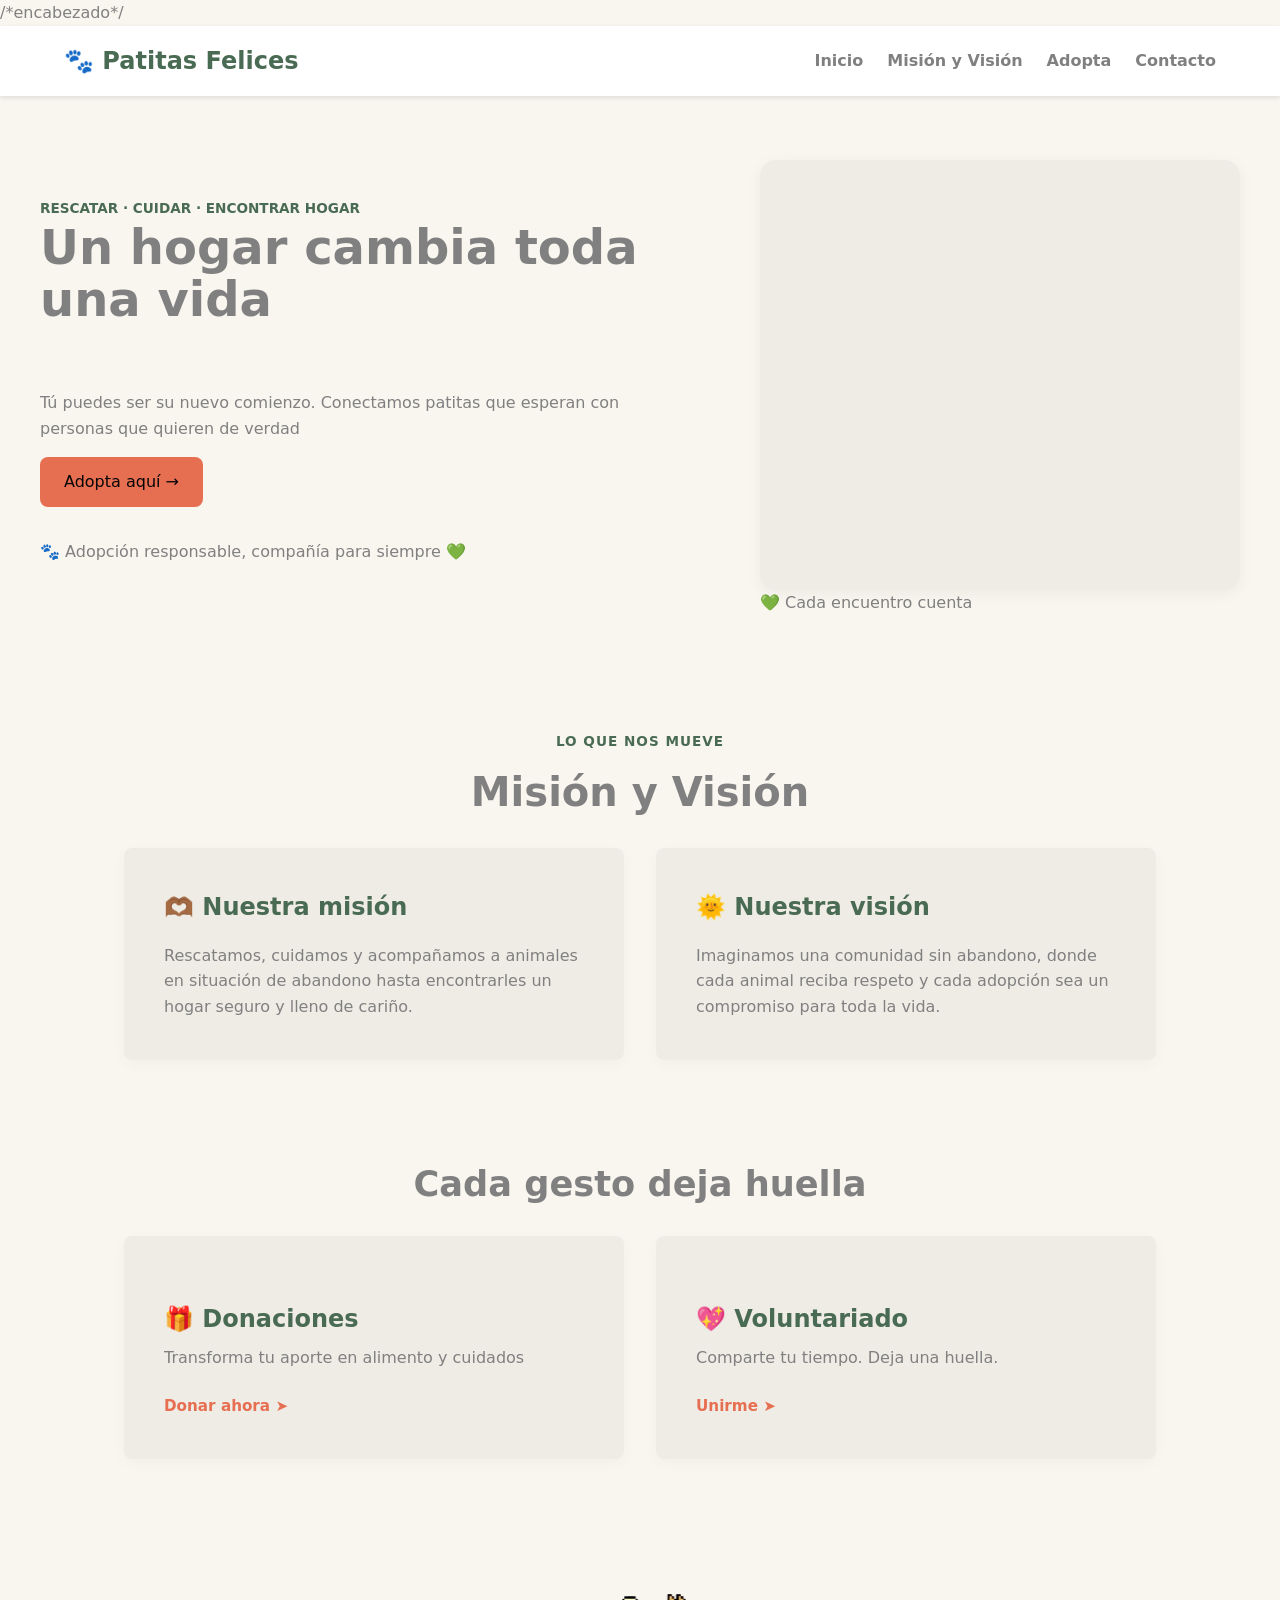
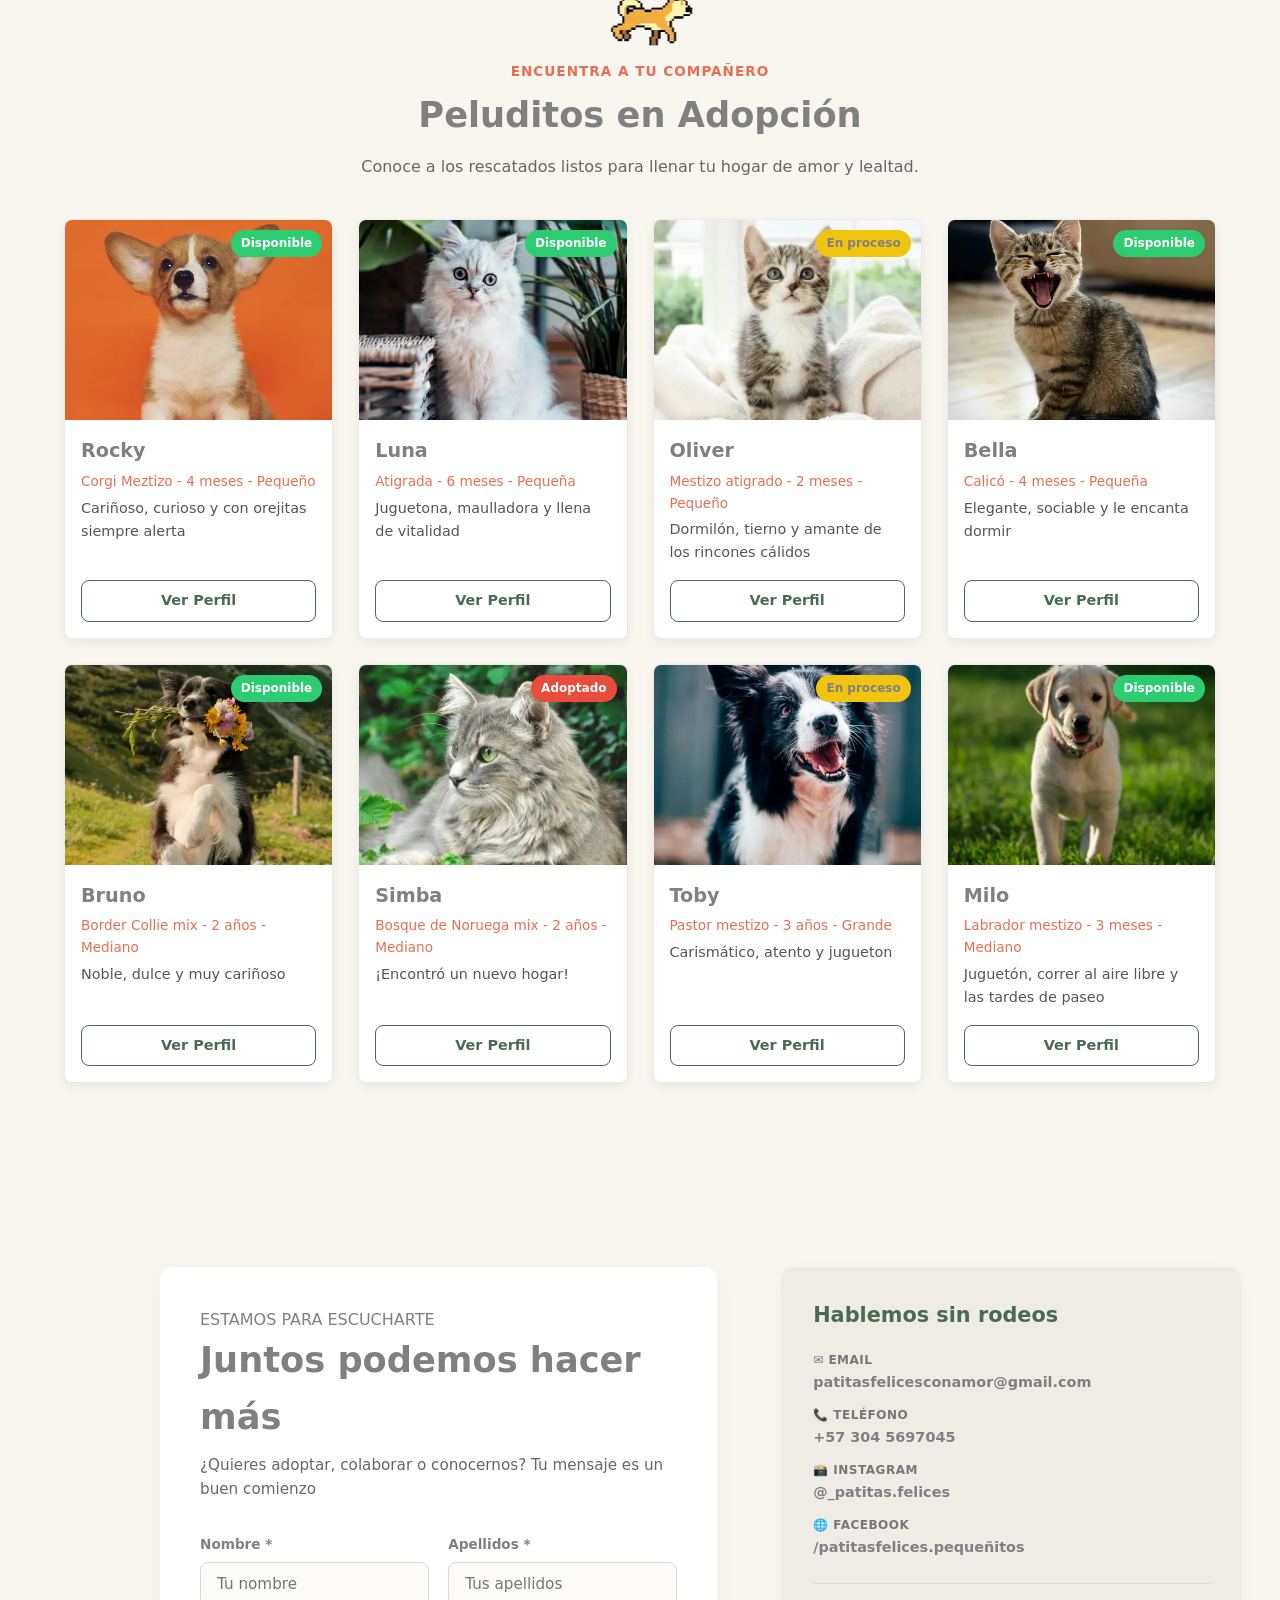
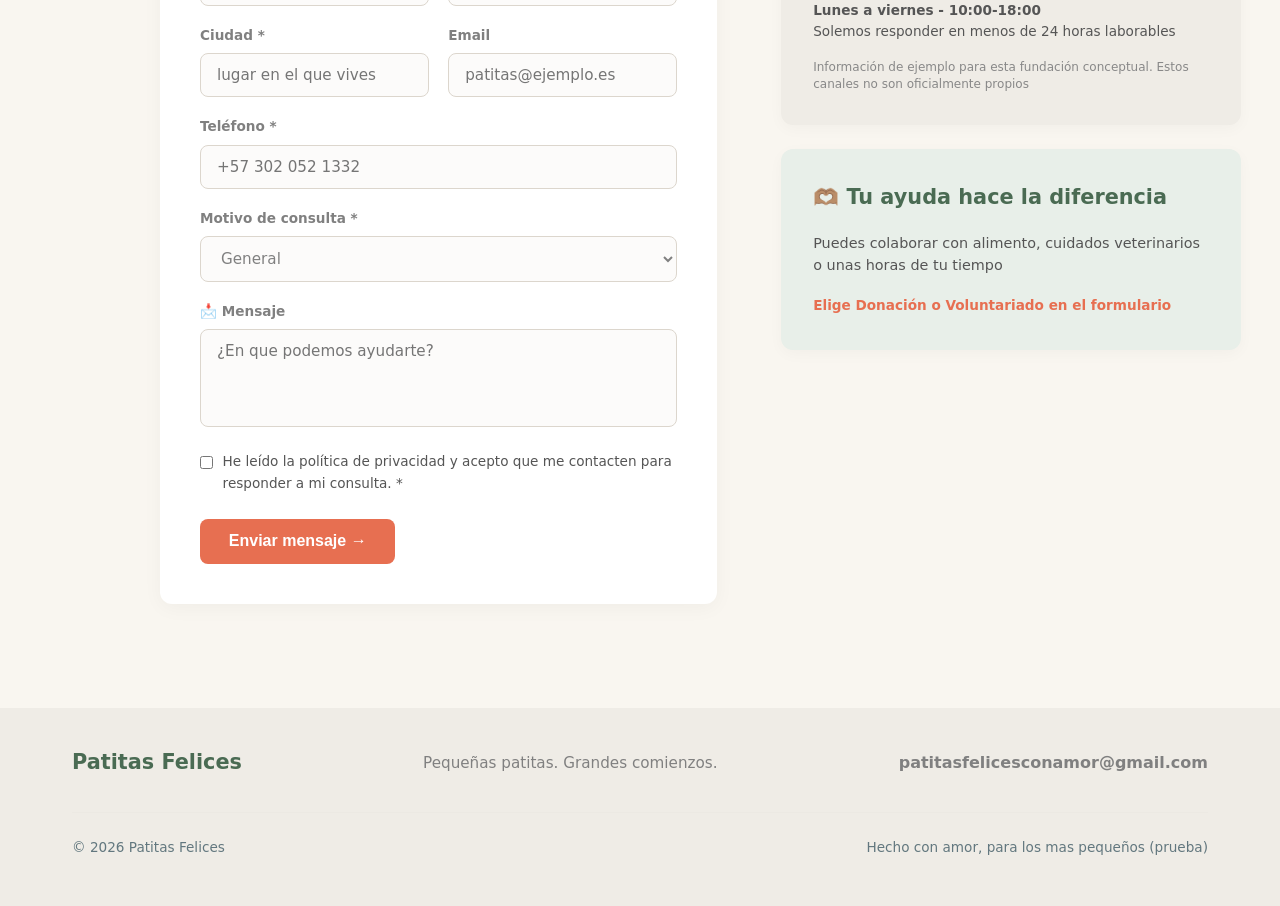
==== index.html @ 84afafed "se cambia el nombre del html jijiji" ====
<!DOCTYPE html>
<html lang="en">
<head>
    <meta charset="UTF-8">
    <meta name="viewport" content="width=device-width, initial-scale=1.0">
    <title>proyecto</title>
    <link rel="stylesheet" href="style.css">
</head>
<body>
/*encabezado*/
<header class="site-header">
  
  
  <div class="container header-container">
    
   
    <div class="logo">
      <h1>🐾 Patitas Felices</h1>
    </div>

  
    <nav class="nav-menu">
      
      <a href="#inicio">Inicio</a>
      <a href="#mision">Misión y Visión</a>
      <a href="#catalogo">Adopta</a>
      <a href="#contacto">Contacto</a>
    </nav>
  </div>
</header>
<section id="inicio">
<div class="contenedorgeneral">
    <div class="textoinicio">
        <span class="textosobretitulo">RESCATAR · CUIDAR · ENCONTRAR HOGAR</span>
        <h1 class="tituloinicio">Un hogar cambia toda una vida</h1>
        <p class="textoinicio">Tú puedes ser su nuevo comienzo. Conectamos patitas que esperan con personas que quieren de verdad</p>
        <a class="botonadoptar" href="#catalogo">Adopta aquí →</a>
        <p class="textobajoboton">🐾 Adopción responsable, compañía para siempre 💚 </p>
    </div>
    <div class="contenedorcarrusel">
        <div class="carrusel">
            <div class="imagen1"></div>
            <div class="imagen2"></div>
            <div class="imagen3"></div>
        </div>
        <div class="textodebajocarrusel">💚  Cada encuentro cuenta</div>
    </div>
</div>
</section>
<section id="mision" class="misionvision">
    <div class="contenedormision">
        <span class="minietiqueta">LO QUE NOS MUEVE</span>
        <h2 class="tituloprincipalmision">Misión y Visión</h2>
        <div class="mision">
            <div class="nuestramision">
                <h3 class="textomision">🫶🏾  Nuestra misión</h3>
                <p class="parrafomision">Rescatamos, cuidamos y acompañamos a animales en situación de abandono hasta encontrarles un hogar seguro y lleno de cariño.</p>
            </div>
            <div class="nuestravision">
                <h3 class="textovision">🌞  Nuestra visión</h3>
                <p class="parrafovision">Imaginamos una comunidad sin abandono, donde cada animal reciba respeto y cada adopción sea un compromiso para toda la vida.</p>
            </div>
        </div>
    </div>
</section>
<section class="tarjetaaccion">
    <div class="contenedoraccion">
        <h3 class="tituloprincipalaccion">Cada gesto deja huella</h3>
        <div class="dividirtarjetas">
            <a href="#contacto" class="tarjetadonaciones">
                <h3 class="donaciones">🎁   Donaciones</h3>
                <p class="parrafodonaciones">Transforma tu aporte en alimento y cuidados</p>
                <span class="enlacedonacion"> Donar ahora ➤</span>
            </a>
            <a href="#contacto" class="tarjetavoluntariado">
                <h3 class="voluntariado">💖  Voluntariado</h3>
                <p class="parrafovoluntariado">Comparte tu tiempo. Deja una huella.</p>
                <span class="enlacevoluntariado">Unirme ➤</span>
            </a>
        </div>
    </div>
</section>
<section id="catalogo" class="seccion-adopta">
        <div class="container">
            <div class="sprite">

                    
                </div>
            <!-- Encabezado de la sección -->
            <div class="encabezado-seccion">
                <span class="subtitulo-seccion">Encuentra a tu compañero</span>
                <h2>Peluditos en Adopción</h2>
                <p>Conoce a los rescatados listos para llenar tu hogar de amor y lealtad.</p>
            </div>
            <div class="grid-animales">
                <article class="tarjeta-animal">
                    <div class="tarjeta-img">
                        <img src="imagenes/perro-orejon-catalogo.webp" alt="Cachorro Rocky orejón" loading="lazy" decoding="async">
                        <span class="badge badge-disponible">Disponible</span>
                    </div>
                    <div class="tarjeta-info">
                        <h3>Rocky</h3>
                        <p class="raza">Corgi Meztizo - 4 meses - Pequeño</p>
                        <p class="descripcion-corta">Cariñoso, curioso y con orejitas siempre alerta</p>
                        <a href="#detalle-rocky" class="btn-card">Ver Perfil</a>
                    </div>
                </article>

                <article class="tarjeta-animal">
                    <div class="tarjeta-img">
                        <img src="imagenes/gato-asustado-catalogo.webp" alt="Gata Luna" loading="lazy" decoding="async">
                        <span class="badge badge-disponible">Disponible</span>
                    </div>
                    <div class="tarjeta-info">
                        <h3>Luna</h3>
                        <p class="raza">Atigrada - 6 meses - Pequeña</p>
                        <p class="descripcion-corta">Juguetona, maulladora y llena de vitalidad</p>
                        <a href="#detalle-luna" class="btn-card">Ver Perfil</a>
                    </div>
                </article>

                <article class="tarjeta-animal">
                    <div class="tarjeta-img">
                        <img src="imagenes/gatito-curioso2-catalogo.webp" alt="Gatito Oliver en manta" loading="lazy" decoding="async">
                        <span class="badge badge-proceso">En proceso</span>
                    </div>
                    <div class="tarjeta-info">
                        <h3>Oliver</h3>
                        <p class="raza">Mestizo atigrado - 2 meses - Pequeño</p>
                        <p class="descripcion-corta">Dormilón, tierno y amante de los rincones cálidos</p>
                        <a href="#detalle-oliver" class="btn-card">Ver Perfil</a>
                    </div>
                </article>

                <article class="tarjeta-animal">
                    <div class="tarjeta-img">
                        <img src="imagenes/gatito-catalogo.webp" alt="Gatita Tricolor" loading="lazy" decoding="async">
                        <span class="badge badge-disponible">Disponible</span>
                    </div>
                    <div class="tarjeta-info">
                        <h3>Bella</h3>
                        <p class="raza">Calicó - 4 meses - Pequeña</p>
                        <p class="descripcion-corta">Elegante, sociable y le encanta dormir</p>
                        <a href="#detalle-bella" class="btn-card">Ver Perfil</a>
                    </div>
                </article>

                <article class="tarjeta-animal">
                    <div class="tarjeta-img">
                        <img src="imagenes/perro-flor-catalogo.webp" alt="Perro Bruno con flores" loading="lazy" decoding="async">
                        <span class="badge badge-disponible">Disponible</span>
                    </div>
                    <div class="tarjeta-info">
                        <h3>Bruno</h3>
                        <p class="raza">Border Collie mix - 2 años - Mediano</p>
                        <p class="descripcion-corta">Noble, dulce y muy cariñoso</p>
                        <a href="#detalle-bruno" class="btn-card">Ver Perfil</a>
                    </div>
                </article>

                <article class="tarjeta-animal">
                    <div class="tarjeta-img">
                        <img src="imagenes/gato-gris-catalogo.webp" alt="Gato Simba de pelo largo" loading="lazy" decoding="async">
                        <span class="badge badge-adoptado">Adoptado</span>
                    </div>
                    <div class="tarjeta-info">
                        <h3>Simba</h3>
                        <p class="raza">Bosque de Noruega mix - 2 años - Mediano</p>
                        <p class="descripcion-corta">¡Encontró un nuevo hogar!</p>
                        <a href="#detalle-simba" class="btn-card">Ver Perfil</a>
                    </div>
                </article>

                <article class="tarjeta-animal">
                    <div class="tarjeta-img">
                        <img src="imagenes/perro-feliz-catalogo.webp" alt="Toby sonriente" loading="lazy" decoding="async">
                        <span class="badge badge-proceso">En proceso</span>
                    </div>
                    <div class="tarjeta-info">
                        <h3>Toby</h3>
                        <p class="raza">Pastor mestizo - 3 años - Grande</p>
                        <p class="descripcion-corta">Carismático, atento y jugueton</p>
                        <a href="#detalle-toby" class="btn-card">Ver Perfil</a>
                    </div>
                </article>

                <article class="tarjeta-animal">
                    <div class="tarjeta-img">
                        <img src="imagenes/perro-labrador-catalogo.webp" alt="Cachorro Milo corriendo" loading="lazy" decoding="async">
                        <span class="badge badge-disponible">Disponible</span>
                    </div>
                    <div class="tarjeta-info">
                        <h3>Milo</h3>
                        <p class="raza">Labrador mestizo - 3 meses - Mediano</p>
                        <p class="descripcion-corta">Juguetón, correr al aire libre y las tardes de paseo</p>
                        <a href="#detalle-milo" class="btn-card">Ver Perfil</a>
                    </div>
                </article>
            </div>

            <div class="contenedor-modales">
                
                <!--1. Rocky -->
                <div id="detalle-rocky" class="modal-overlay">
                    <article class="Perfil-destacado">
                        <a href="#catalogo" class="btn-cerrar" title="Cerrar">X</a>
                        <div class="perfil-img">
                            <img src="imagenes/perro-orejon-detalle.webp" alt="Rocky en detalle" loading="lazy" decoding="async">
                        </div>
                        <div class="perfil-info">
                            <div class="perfil-header">
                                <div>
                                    <h3>Rocky</h3>
                                    <p class="raza">Corgi mestizo - 4 meses - Macho</p>
                                </div>
                                <span class="badge badge-disponible">Disponible</span>
                            </div>
                            <p class="historia">
                                Rocky fue encontrado en la calle en una caja cerca de un parque. A pesar de su corta edad, demuestra una gran confianza, energía y afecto hacia las personas. Le fascinan los juegos de pelota y aprende rutinas con rapidez.
                            </p>
                            <div class="salud-box">
                                <h4>Estado Médico</h4>
                                <ul>
                                    <li>Vacunas al día (parvovirus y séxtuple)</li>
                                    <li>Desparasitado interna y externamente</li>
                                    <li>Compromiso de esterilización a los 6 meses</li>
                                </ul>
                            </div>
                            <a href="#contacto" class="btn-adoptar">Quiero adoptar a Rocky</a>
                        </div>
                    </article>
                </div>
                
                <!--2. Luna -->
                <div id="detalle-luna" class="modal-overlay">
                    <article class="Perfil-destacado">
                        <a href="#catalogo" class="btn-cerrar" title="Cerrar">X</a>
                        <div class="perfil-img">
                            <img src="imagenes/gato-asustado-detalle.webp" alt="Luna en detalle" loading="lazy" decoding="async">
                        </div>
                        <div class="perfil-info">
                            <div class="perfil-header">
                                <div>
                                    <h3>Luna</h3>
                                    <p class="raza">Atigrada - 6 meses - Hembra</p>
                                </div>
                                <span class="badge badge-disponible">Disponible</span>
                            </div>
                            <p class="historia">
                                Luna fue rescatada de un tejado durante una noche de lluvia. Es sumamente cariñosa, expresiva y ronronea al menor contacto. Se adapta perfectamente a apartamentos y convive bien con otros gatos.
                            </p>
                            <div class="salud-box">
                                <h4>Estado Médico</h4>
                                <ul>
                                    <li>Vacuna triple felina aplicada</li>
                                    <li>Test de leucemia/VIF negativo</li>
                                    <li>Desparasitada completamente</li>
                                </ul>
                            </div>
                            <a href="#contacto" class="btn-adoptar">Quiero adoptar a Luna</a>
                        </div>
                    </article>
                </div>
                
                <!--3. Oliver -->
                <div id="detalle-oliver" class="modal-overlay">
                    <article class="Perfil-destacado">
                        <a href="#catalogo" class="btn-cerrar" title="Cerrar">X</a>
                        <div class="perfil-img">
                            <img src="imagenes/gatito-curioso2-detalle.webp" alt="Oliver en detalle" loading="lazy" decoding="async">
                        </div>
                        <div class="perfil-info">
                            <div class="perfil-header">
                                <div>
                                    <h3>Oliver</h3>
                                    <p class="raza">Mestizo atigrado - 2 meses - Macho</p>
                                </div>
                                <span class="badge badge-proceso">En proceso</span>
                            </div>
                            <p class="historia">
                                Oliver fue rescatado junto a su camada en un jardín comunal. Es un cachorro dulce, tranquilo y muy apegado a sus cobijas de descanso. Actualmente una familia postulante se encuentra en proceso de entrevista.
                            </p>
                            <div class="salud-box">
                                <h4>Estado Médico</h4>
                                <ul>
                                    <li>Primera dosis de vacuna felina</li>
                                    <li>Desparasitación interna completa</li>
                                    <li>Control de peso y nutrición óptimo</li>
                                </ul>
                            </div>
                            <a href="#contacto" class="btn-adoptar btn-deshabilitado">Adopción en proceso</a>
                        </div>
                    </article>
                </div>
                
                <!--4. Bella -->
                <div id="detalle-bella" class="modal-overlay">
                    <article class="Perfil-destacado">
                        <a href="#catalogo" class="btn-cerrar" title="Cerrar">X</a>
                        <div class="perfil-img">
                            <img src="imagenes/gatito-detalle.webp" alt="Bella en detalle" loading="lazy" decoding="async">
                        </div>
                        <div class="perfil-info">
                            <div class="perfil-header">
                                <div>
                                    <h3>Bella</h3>
                                    <p class="raza">Calicó - 4 meses - Hembra</p>
                                </div>
                                <span class="badge badge-disponible">Disponible</span>
                            </div>
                            <p class="historia">
                               Bella fue entregada a la fundación junto con sus hermanos. Es elegante, despierta y muy apegada a la rutina humana. Le gusta dormir cerca de sus cuidadores y tiene un temperamento tranquilo.
                            </p>
                            <div class="salud-box">
                                <h4>Estado Médico</h4>
                                <ul>
                                    <li>Vacunas al día</li>
                                    <li>Compromiso de esterilización a los 6 meses</li>
                                    <li>MicroChip de identificación colocado</li>
                                </ul>
                            </div>
                            <a href="#contacto" class="btn-adoptar">Quiero adoptar a Bella</a>
                        </div>
                    </article>
                </div>
                
                <!--5. Bruno -->
                <div id="detalle-bruno" class="modal-overlay">
                    <article class="Perfil-destacado">
                        <a href="#catalogo" class="btn-cerrar" title="Cerrar">X</a>
                        <div class="perfil-img">
                            <img src="imagenes/perro-flor-detalle.webp" alt="Bruno en detalle" loading="lazy" decoding="async">
                        </div>
                        <div class="perfil-info">
                            <div class="perfil-header">
                                <div>
                                    <h3>Bruno</h3>
                                    <p class="raza">>Border Collie mix - 2 años - Macho</p>
                                </div>
                                <span class="badge badge-disponible">Disponible</span>
                            </div>
                            <p class="historia">
                                Bruno fue rescatado de una zona rural con signos de abandono. Tiene una inteligencia extraordinaria, gran obediencia y una nobleza única. Requiere paseos diarios y familias con estilo de vida activo o casa con patio.
                            </p>
                            <div class="salud-box">
                                <h4>Estado Médico</h4>
                                <ul>
                                    <li>Castrado</li>
                                    <li>Vacuna antirrábica y séxtuple al día</li>
                                    <li>Tratamiento preventivo contra garrapatas y pulgas</li>
                                </ul>
                            </div>
                            <a href="#contacto" class="btn-adoptar">Quiero adoptar a Bruno</a>
                        </div>
                    </article>
                </div>
                
                <!--6. Simba -->
                <div id="detalle-simba" class="modal-overlay">
                    <article class="Perfil-destacado">
                        <a href="#catalogo" class="btn-cerrar" title="Cerrar">X</a>
                        <div class="perfil-img">
                            <img src="imagenes/gato-gris-detalle.webp" alt="Simba en detalle" loading="lazy" decoding="async">
                        </div>
                        <div class="perfil-info">
                            <div class="perfil-header">
                                <div>
                                    <h3>Simba</h3>
                                    <p class="raza">Bosque de Noruega mix - 2 años - Macho</p>
                                </div>
                                <span class="badge badge-adoptado">Adoptado</span>
                            </div>
                            <p class="historia">
                                Simba llegó al refugio con su hermoso pelaje enredado y desnutrido. Tras meses de rehabilitación y cepillado diario, recuperó todo su esplendor y fue adoptado por un hogar donde recibe todo el amor que merece.
                            </p>
                            <div class="salud-box">
                                <h4>Estado Médico</h4>
                                <ul>
                                    <li>Esterilizado y MicroChip implantado</li>
                                    <li>Cuadro completo de vacunas anuales</li>
                                    <li>Test VIF/FelV negativo verificado</li>
                                </ul>
                            </div>
                            <a href="#adopta" class="btn-adoptar btn-adoptado-link">Ver más peluditos</a>
                        </div>
                    </article>
                </div>
                
                <!--7. Toby -->
                <div id="detalle-toby" class="modal-overlay">
                    <article class="Perfil-destacado">
                        <a href="#catalogo" class="btn-cerrar" title="Cerrar">X</a>
                        <div class="perfil-img">
                            <img src="imagenes/perro-feliz-detalle.webp" alt="Toby en detalle" loading="lazy" decoding="async">
                        </div>
                        <div class="perfil-info">
                            <div class="perfil-header">
                                <div>
                                    <h3>Toby</h3>
                                    <p class="raza">Pastor mestizo - 3 años - Macho</p>
                                </div>
                                <span class="badge badge-proceso">En proceso</span>
                            </div>
                            <p class="historia">
                                Toby sobrevivió a un atropello y se recuperó totalmente en nuestro refugio. Es un perro lleno de alegría, agradecido y muy sociable tanto con niños como con otros animales. Una familia está completando el formulario de adopción.
                            </p>
                            <div class="salud-box">
                                <h4>Estado Médico</h4>
                                <ul>
                                    <li>Cirugía de cadera recuperada 100%</li>
                                    <li>Vacunación completa</li>
                                    <li>Castrado</li>
                                </ul>
                            </div>
                            <a href="#contacto" class="btn-adoptar btn-deshabilitado">Adopción en proceso</a>
                        </div>
                    </article>
                </div>
                
                <!--8. Milo -->
                <div id="detalle-milo" class="modal-overlay">
                    <article class="Perfil-destacado">
                        <a href="#catalogo" class="btn-cerrar" title="Cerrar">X</a>
                        <div class="perfil-img">
                            <img src="imagenes/perro-labrador-detalle.webp" alt="Milo en detalle" loading="lazy" decoding="async">
                        </div>
                        <div class="perfil-info">
                            <div class="perfil-header">
                                <div>
                                    <h3>Milo</h3>
                                    <p class="raza">Labrador - 3 meses - Macho</p>
                                </div>
                                <span class="badge badge-disponible">Disponible</span>
                            </div>
                            <p class="historia">
                                Milo fue rescatado de una camada abandonada en el campo. Es sumamente activo, juguetón, adora correr por el pasto y responde con alegría al llamado humano. Ideal para familias con patio o vida dinámica.
                            </p>
                            <div class="salud-box">
                                <h4>Estado Médico</h4>
                                <ul>
                                    <li>Primeras vacunas de cachorro al día</li>
                                    <li>Desparasitado de acuerdo a su edad</li>
                                    <li>Compromiso de castración a los 6 meses</li>
                                </ul>
                            </div>
                            <a href="#contacto" class="btn-adoptar">Quiero adoptar a Milo</a>
                        </div>
                    </article>
                </div>
            </div>
        </div>
    </section>
    <section id="contacto" class="seccioncontacto">
        <div class="contenedorcontacto">
            <div class="formulario">
                <span class="subtituloseccion">ESTAMOS PARA ESCUCHARTE</span>
                <h2 class="titulocontacto">Juntos podemos hacer más</h2>
                <p class="descripccioncontacto">¿Quieres adoptar, colaborar o conocernos? Tu mensaje es un buen comienzo</p>

                <form class="formulariocontacto" action="https://wa.me/573045697045" method="GET" target="_blank">
                   <div class="formulariogrupogeneral">
                    <div class="formulariogrupo">
                        <label for="nombre">Nombre *</label>
                        <input type="text" id="nombre" placeholder="Tu nombre" required>
                    </div>
                    <div class="formulariogrupo">
                        <label for="apellidos">Apellidos *</label>
                        <input type="text" id="apellidos" placeholder="Tus apellidos" required>
                    </div>
                   </div>

                   <div class="formulariogrupogeneral">
                    <div class="formulariogrupo">
                        <label for="ciudad">Ciudad *</label>
                        <input type="text" id="ciudad" placeholder="lugar en el que vives" required>
                    </div>
                    <div class="formulariogrupo">
                        <label for="email">Email </label>
                        <input type="email" id="email" placeholder="patitas@ejemplo.es">
                    </div>
                   </div>

                   <div class="formulariogrupo">
                    <label for="telefono">Teléfono *</label>
                    <input type="text" id="telefono" placeholder="+57 302 052 1332" required>
                   </div>

                   <div class="formulariogrupo">
                    <label for="motivo">Motivo de consulta *</label>
                    <select id="motivo" required>
                        <option value="" disabled selected>General</option>
                        <option value="adopccion">Adopción</option>
                        <option value="donacion">Donación</option>
                        <option value="voluntariado">Voluntariado</option>
                    </select>
                   </div>
                   <div class="formulariogrupo">
                    <label for="mensaje">📩 Mensaje </label>
                    <textarea id="mensaje" rows="4" placeholder="¿En que podemos ayudarte?"></textarea>
                   </div>

                   <input type="hidden" name="text" value="¡Hola! He completado el formulario de contacto en el sitio web de Patitas Felices para solicitar información.">

                   <div class="terminosycondiciones">
                    <input type="checkbox" id="privacidad" required>
                    <label for="privacidad">He leído la política de privacidad y acepto que me contacten para responder a mi consulta. *</label>
                   </div>

                   <button type="submit" class="botonenviar">Enviar mensaje →</button>

                </form>
            </div>

            <div class="informacionlateral">

                <div class="tarjetainformacioncontacto">
                    <h3>Hablemos sin rodeos</h3>
                    <ul class="listacontacto">
                        <li>
                            <strong>✉️ Email</strong>
                            <a href="mailto:patitasfelicesconamor@gmail.com">patitasfelicesconamor@gmail.com</a>
                        </li>
                        <li>
                            <strong>📞 Teléfono</strong>
                            <span>+57 304 5697045</span>
                        </li>
                        <li>
                            <strong>📸 Instagram</strong>
                            <a href="https://www.instagram.com/_patitas.felices?mdxt=MW4zMG94b3ozazI5eQ==">@_patitas.felices</a>
                        </li>
                        <li>
                            <strong>🌐 Facebook</strong>
                            <a href="https://www.facebook.com/share/1EzBmW52vY/">/patitasfelices.pequeñitos</a>
                        </li>
                    </ul>
                    <div class="horariosatencion">
                       <p><strong>Lunes a viernes - 10:00-18:00</strong></p>
                       <p>Solemos responder en menos de 24 horas laborables</p>
                    </div>
                    <small class="notalegal">Información de ejemplo para esta fundación conceptual. Estos canales no son oficialmente propios</small>
                </div>

                <div class="tarjetainformacionsecundaria">
                    <h3>🫶🏽 Tu ayuda hace la diferencia</h3>
                    <p>Puedes colaborar con alimento, cuidados veterinarios o unas horas de tu tiempo</p>
                    <span class="notaenfasis">Elige Donación o Voluntariado en el formulario</span>
                </div>

                
            </div>
        </div>
    </section>


<!--este es el final de la pagina, es el pie de pagina-->
 <footer class="footer">
     <div class="contenedorfooter">
      
         <div class="footersuperior">
             <h3 class="footerlogo">Patitas Felices</h3>
             <p class="footerfrase">Pequeñas patitas. Grandes comienzos.</p>
             <a href="mailto:patitasfelicesconamor@gmail.com" class="gmail">patitasfelicesconamor@gmail.com</a>
         </div>

         <hr class="lineadivisora">

      
         <div class="footerinferior">
             <p>&copy; 2026 Patitas Felices</p>
             <p>Hecho con amor, para los mas pequeños (prueba)</p>
         </div>
     </div>
 </footer>
</body>
</html>
---- style.css ----
:root {
  --primary-color: #4A6B53;     
  --secondary-color: #E76F51;   
  --dark-color: gray;        
  --light-color: #F9F6F0;       
  --card-bg: #EFECE6;           
  --success-color:#2ecc71;
  --error-color:#e74c3c;
  --accent-color: #f1c40f;
  
  --font-main: 'Segoe UI', system-ui, -apple-system, sans-serif;
  --max-width: 1200px;
  --border-radius: 8px;
  --transition: all 0.3s ease;
}
html{
  scroll-behavior: smooth;
  scroll-padding-top: 1.5rem;
}
/* Reset básico */
* {
  box-sizing: border-box;
  margin: 0;
  padding: 0;
}

body {
  font-family: var(--font-main);
  color: var(--dark-color);
  background-color: var(--light-color);
  line-height: 1.6;
}

.container {
  width: 90%;
  max-width: var(--max-width);
  margin: 0 auto;
}

.site-header {
  background-color: #ffffff;
  box-shadow: 0 2px 5px rgba(0,0,0,0.1); 
  position: sticky;                      
  top: 0;
  z-index: 1000;                        
}


.header-container {
  display: flex;
  justify-content: space-between;
  align-items: center;            
  padding: 1rem 0;
}

.logo h1 {
  font-size: 1.5rem;
  color: var(--primary-color);   
}


.nav-menu {
  display: flex;
  gap: 1.5rem;                  
}

.nav-menu a {
    text-decoration: none;
    color: var(--dark-color);
    font-weight: 600;
    position: relative;
    transition: var(--transition);
}


.nav-menu a::after {
    content: '';
    position: absolute;
    width: 0;           
    height: 2px;       
    bottom: -4px;      
    left: 0;
    background-color: var(--primary-color); 
    transition: width 0.3s ease; 
}
.nav-menu a:hover::after,
.nav-menu a.active::after {
    width: 100%; 
}

.nav-menu a:hover {
    color: var(--primary-color);
}

.contenedorgeneral {
    display:flex;
    justify-content: space-between;
    align-items: center;
    gap: 2rem;
    padding: 4rem 0;
    max-width: 1200px;
    margin: 0 auto;
}
.textoinicio{
    max-width: 600px;
    margin-bottom: 1rem;
}
.carrusel{
    width: 480px; 
    height: 430px;
    border-radius: 16px;
    background-color: var(--card-bg);
    box-shadow: 0 4px 15px rgba(0, 0, 0, 0.05);
    position: relative;
    overflow: hidden;

}
.textoinicio{
    margin-bottom: 1rem;
}
.textosobretitulo {
    font-size: 0.85rem;
    font-weight: bold;
    color: var(--primary-color);
    margin-bottom: 1rem;
}
.tituloinicio{
    font-size: 3rem;
    line-height: 1.1;
    margin-bottom: 4rem;
}
.botonadoptar {
    display: inline-block;
    background-color: var(--secondary-color);
    color: #060606;
    padding: 0.75rem 1.5rem;
    text-decoration: none;
    border-radius: var(--border-radius);
    margin-bottom: 2rem;
    margin: 1rm 0;
    transition: var(--transition);
}
.botonadoptar:hover {
    transform: translateY(-3px);
    box-shadow: 0 6px 12px rgba(0, 0, 0, 0.15);
}
.imagen1, .imagen2, .imagen3 {
    position: absolute; 
    top: 0;
    left: 0;
    width: 100%;
    height: 100%;
    background-size: cover;   
    background-repeat: no-repeat;    
    background-position: center;  
    opacity: 0;                  
    animation: bannerAnimation 9s infinite; 
}
.imagen1 {
    background-image: url(imagenes/gatito1.jpg);
    animation-delay: 0s;  
}
.imagen2 {
    background-image: url(imagenes/perrito1.jpg);
    animation-delay: 3s;  
}
.imagen3 {
    background-image: url(imagenes/perrito2.jpg);
    animation-delay: 6s;
}
.misionvision{
    padding: 3rem 0;
    background-color: var(--light-color);
}
.contenedormision{
    text-align: center;
}
.minietiqueta {
    display: inline-block;
    font-size: 0.85rem;
    font-weight: 700;
    color: var(--primary-color);
    letter-spacing: 1px;
    margin-bottom: 0.5rem;
}
.tituloprincipalmision{
    font-size: 2.5rem;
    color: var(--dark-color);
    margin-bottom: 1.5rem;
}
.mision{
    display:flex;
    justify-content: center;
    gap: 2rem;
    flex-wrap: wrap;
}
.nuestramision{
    background-color: var(--card-bg);
    padding: 2.5rem;
    border-radius: var(--border-radius);
    max-width: 500px;
    text-align: left;
    box-shadow: 0 4px 15px rgba(0, 0, 0, 0.03);
    transition: var(--transition);
}
.nuestravision{
    background-color: var(--card-bg);
    padding: 2.5rem;
    border-radius: var(--border-radius);
    max-width: 500px;
    text-align: left;
    box-shadow: 0 4px 15px rgba(0, 0, 0, 0.03);
    transition: var(--transition);
}
.nuestramision:hover{
    transform: translateY(-5px);
    box-shadow: 0 8px 25px rgba(0, 0, 0, 0.08);
}
.nuestravision:hover{
     transform: translateY(-5px);
    box-shadow: 0 8px 25px rgba(0, 0, 0, 0.08);
}
.textomision{
    font-size: 1.5rem;
    color: var(--primary-color);
    margin-bottom: 1rem;
}
.textovision{
    font-size: 1.5rem;
    color: var(--primary-color);
    margin-bottom: 1rem;
}
parrafomision{
    color: var(--dark-color);
    line-height: 1.6;
}
parrafovision{
    color: var(--dark-color);
    line-height: 1.6;
}
.tarjetaaccion {
    padding: 3rem 0;
    text-align: center;
}
.tituloprincipalaccion {
    font-size: 2.2rem;
    color: var(--dark-color);
    margin-bottom: 1.5rem;
}
.dividirtarjetas{
    display: flex;
    justify-content: center;
    gap: 2rem;
    flex-wrap: wrap;
}
.tarjetadonaciones{
    background-color: var(--card-bg);
    padding:2.5rem;
    border-radius: var(--border-radius);
    width: 100%;
    max-width: 500px;
    text-align: left;
    text-decoration: none;
    color: var(--dark-color);
    box-shadow: 0 4px 15px rgba(0, 0, 0, 0.03);
    transition: var(--transition);
    display: flex;
    flex-direction: column;
    justify-content: space-between;
}
.tarjetavoluntariado{
    background-color: var(--card-bg);
    padding:2.5rem;
    border-radius: var(--border-radius);
    width: 100%;
    max-width: 500px;
    text-align: left;
    text-decoration: none;
    color: var(--dark-color);
    box-shadow: 0 4px 15px rgba(0, 0, 0, 0.03);
    transition: var(--transition);
    display: flex;
    flex-direction: column;
    justify-content: space-between;
}
.tarjetadonaciones:hover{
    transform: translateY(-5px);
    box-shadow: 0 8px 25px rgba(0, 0, 0, 0.08);
    background-color: #ffffff;
}
.tarjetavoluntariado:hover{
    transform: translateY(-5px);
    box-shadow: 0 8px 25px rgba(0, 0, 0, 0.08);
    background-color: #ffffff;
}
.donaciones{
    font-size: 1.5rem;
    color: var(--primary-color);
    margin:1.5rem 0 0.5rem 0;
}
.voluntariado{
    font-size: 1.5rem;
    color: var(--primary-color);
    margin:1.5rem 0 0.5rem 0;
}
.parrafodonaciones{
    color: var(--dark-color);
    margin-bottom:1.5rem;
    line-height: 1.5;
}
.parrafovoluntariado{
    color: var(--dark-color);
    margin-bottom:1.5rem;
    line-height: 1.5;
}
.enlacedonacion {
    font-weight: 700;
    color: var(--secondary-color);
    font-size: 0.95rem;
}
.enlacevoluntariado{
    font-weight: 700;
    color: var(--secondary-color);
    font-size: 0.95rem;
}

.footer{
    background-color: var(--card-bg);
    padding: 0.90rem 0 1.5rem 0;
    border-top: 1pox solid rgba(0, 0, 0, 0.05);
    color:var(--dark-color)
}
.footersuperior{
    display: flex;
    justify-content: space-between;
    align-items: center;
    flex-wrap: wrap;
    gap: 1.5rem;
    margin-bottom: 2rem;
}
.footerlogo{
    font-size: 1.3rem;
    color: var(--primary-color);
}
.footerfrase{
    font-size: 0.95rem;
    color: var(--dark-color);
}
.gmail{
    text-decoration: none;
    color: var(--dark-color);
    font-weight: 600;
    transition: var(--transition);
}
.gmail:hover{
    color: var(--secondary-color);
}
.lineadivisora{
    border: none;
    height: 1px;
    background-color: rgba(0, 0, 0, 0.01);
    margin-bottom: 1.5rem;
}
.footerinferior{
    display: flex;
    justify-content: space-between;
    align-items: center;
    flex-wrap: wrap;
    font-size: 0.85rem;
    color: rgba(38, 70, 83, 0.7);
}
.contenedorfooter{
    margin:1.5rem 4.5rem 1.5rem 4.5rem;
}
/*parte de 
adopcion que esta
haciendo miguel
*/

.seccion-adopta {
  padding: 60px 0;
}

.encabezado-seccion {
  text-align: center;
  margin-bottom: 40px;
}

.subtitulo-seccion {
  display: inline-block;
  color: var(--secondary-color);
  font-weight: 600;
  text-transform: uppercase;
  font-size: 0.85rem;
  letter-spacing: 1px;
  margin-bottom: 5px;
}

.encabezado-seccion h2 {
  font-size: 2.2rem;
  color: var(--dark-color);
  margin-bottom: 10px;
}

.encabezado-seccion p {
  color: #666;
  max-width: 600px;
  margin: 0 auto;
}

.grid-animales {
    display: grid;
    grid-template-columns: repeat(4, 1fr);
    gap: 25px;
    margin-bottom: 60px;
}
.tarjeta-animal {
  background: #ffffff;
  border-radius: var(--border-radius);
  overflow: hidden;
  box-shadow: 0 4px 12px rgba(0, 0, 0, 0.06);
  border: 1px solid rgba(0, 0, 0, 0.08);
  display: flex;
  flex-direction: column;
  transition: transform 0.3s ease, box-shadow 0.3s ease;
}
.tarjeta-animal:hover {
  transform: translateY(-5px);
  box-shadow: 0 8px 20px rgba(0, 0, 0, 0.12);
}

.tarjeta-img {
  position: relative;
  width: 100%;
  height: 200px;
}
.tarjeta-img img {
  width: 100%;
  height: 100%;
  object-fit: cover;
}
.badge {
  position: absolute;
  top: 10px;
  right: 10px;
  padding: 4px 10px;
  border-radius: 20px;
  font-size: 0.75rem;
  font-weight: bold;
  color: #ffffff;
}
.badge-disponible {
  background-color: var(--success-color);
}
.badge-proceso {
  background-color: var(--accent-color);
  color: var(--dark-color);
}
.badge-adoptado {
  background-color: var(--error-color);
}
.tarjeta-info {
  padding: 16px;
  display: flex;
  flex-direction: column;
  flex-grow: 1;
}
.tarjeta-info h3 {
  font-size: 1.2rem;
  color: var(--dark-color);
  margin-bottom: 4px;
}
.tarjeta-info .raza {
  font-size: 0.85rem;
  color: var(--secondary-color);
  margin-bottom: 4px;
}
.tarjeta-info .descripcion-corta {
  font-size: 0.9rem;
  color: #555;
  margin-bottom: 16px;
  flex-grow: 1;
}
.btn-card {
  text-align: center;
  text-decoration: none;
  padding: 8px 12px;
  border-radius: var(--border-radius);
  border: 1px solid var(--primary-color);
  color: var(--primary-color);
  font-weight: 600;
  font-size: 0.9rem;
  transition: var(--transition);
}
.btn-card:hover {
  background-color: var(--secondary-color);
  color: #ffffff;
}
.modal-overlay {
  display: none;
  position: fixed;
  top: 0;
  left: 0;
  width: 100vw;
  height: 100vh;
  background-color: rgba(0, 0, 0, 0.75);
  backdrop-filter: blur(4px);
  z-index: 9999;
  justify-content: center;
  align-items: center;
  padding: 20px;
  box-sizing: border-box;
}
.modal-overlay:target {
  display: flex;
}

.Perfil-destacado {
  background: #ffffff;
  border-radius: var(--border-radius);
  max-width: 900px;
  width: 90%;
  max-height: 85vh;
  overflow: hidden;
  box-shadow: 0 10px 30px rgba(0, 0, 0, 0.35);
  display: grid;
  grid-template-columns: 1fr 1.3fr;
  position: relative;
  animation: entradaModal 0.25s ease-out;
}


.btn-cerrar {
  position: absolute;
  top: 12px;
  right: 12px;
  text-decoration: none;
  font-size: 1.2rem;
  font-weight: bold;
  color: #666;
  z-index: 20;
  width: 30px;
  height: 30px;
  line-height: 30px;
  text-align: center;
  border-radius: 50%;
  background: rgba(255, 255, 255, 0.9);
  box-shadow: 0 2px 6px rgba(0, 0, 0, 0.2);
  transition: var(--transition);
}
.btn-cerrar:hover {
  background-color: var(--error-color);
  color: #ffffff;
}

.perfil-img {
  width: 100%;
  height: 100%;
  min-height: 100px;
}
.perfil-img img {
  width: 100%;
  height: 100%;
  object-fit: cover;
  display: block;
}
.perfil-info {
  padding: 30px;
  display: flex;
  flex-direction: column;
  justify-content: space-between;
  overflow-y: auto;
  max-height: 85vh;
}
.perfil-info .badge {
  position: static;
  display: inline-block;
  align-self: center;
  margin: 0;
}
.perfil-header {
  display: flex;
  justify-content: space-between;
  align-items: flex-start;
  margin-bottom: 12px;
  padding-right: 30px;
}
.perfil-header h3 {
  font-size: 1.7rem;
  color: var(--dark-color);
  margin-bottom: 4px;
}
.perfil-header .raza {
  font-size: 0,9rem;
  color: var(--secondary-color);
  font-weight: 600;
}
.perfil-header .historia {
  font-size: 0.9rem;
  color: #444;
  line-height: 1.5;
  margin-bottom: 15px;
}

.salud-box {
  background-color: var(--light-color);
  border-left: 4px solid var(--secondary-color);
  padding: 12px 16px;
  border-radius: 4px;
  margin-bottom: 20px;
}
.salud-box h4 {
  font-size: 0.9rem;
  color: var(--dark-color);
  margin-bottom: 6px;
}
.salud-box ul {
  list-style: none;
  padding: 0;
  margin: 0;
}
.salud-box li {
  font-size: 0.8rem;
  color: #555;
  margin-bottom: 3px;
}

.btn-adoptar {
  display: inline-block;
  text-align: center;
  background-color: var(--primary-color);
  color: #ffffff;
  text-decoration: none;
  padding: 10px 22px;
  border-radius: var(--border-radius);
  font-weight: 600;
  font-size: 0.95rem;
  transition: var(--transition);
  align-self: flex-start;
}
.btn-adoptar:hover {
  filter: brightness(0.92);
  transform: translateY(-2px);
}
.Perfil-destacado .badge {
  position: static;
  align-self: flex-start;
}

.btn-deshabilitado {
  background-color: #bdc3c7;
  color: #ffffff;
  pointer-events: none;
}
.btn-adoptado-link {
  background-color: var(--dark-color);
}
.seccioncontacto{
  padding: 4rem 0;
  background-color: var(--light-color);
}
.contenedorcontacto{
  display: grid;
  grid-template-columns: 1.4fr 1fr;
  gap: 2.5rem;
  align-items: start;
}
.formulario{
  background-color: #ffffff;
  padding: 2.5rem;
  margin: 0rem 1.5rem 2.5rem 10rem;
  border-radius: 12px;
  box-shadow: 0 4px 20px rgba(0, 0, 0, 0.04);
}
.titulocontacto{
  font-size: 2.2rem;
  color: var(--dark-color);
  margin-bottom: 0.5rem;
}
.descripccioncontacto {
  color: #666;
  margin-bottom: 2rem;
  font-size: 0.95rem;
}
.formulariogrupogeneral{
  display: grid;
  grid-template-columns: 1fr 1fr;
  gap: 1.2rem;
}
.formulariogrupo{
  margin-bottom: 1.2rem;
  display: flex;
  flex-direction: column;
}
.formulariogrupo label {
  font-size: 0.85rem;
  font-weight: 600;
  color: var(--dark-color);
  margin-bottom: 0.4rem;
}
.formulariogrupo input,
.formulariogrupo select {
  padding: 0.75rem 1rem;
  border: 1px solid #dcd6cd;
  border-radius: var(--border-radius);    
  font-family: var(--font-main);
  font-size: 0.95rem;
  background-color: #fcfbfa;
  color: var(--dark-color);
  transition: var(--transition);

}
.formulariogrupo textarea{
  padding: 0.75rem 1rem;
  border: 1px solid #dcd6cd;
  border-radius: var(--border-radius);    
  font-family: var(--font-main);
  font-size: 0.95rem;
  background-color: #fcfbfa;
  color: var(--dark-color);
  transition: var(--transition);
  resize:none
}
.formulariogrupo input:focus,
.formulariogrupo select:focus {
  outline: none;
  border-color: var(--primary-color);
  background-color: #ffffff;
  box-shadow: 0 0 0 3px rgba(74, 107, 83, 0.1);
}
.formulariogrupo textarea:focus{
  outline: none;
  border-color: var(--primary-color);
  background-color: #ffffff;
  box-shadow: 0 0 0 3px rgba(74, 107, 83, 0.12);
}
.terminosycondiciones{
  display: flex;
  align-items: flex-start;
  gap: 0.6rem;
  margin: 1.5rem 0;
  font-size: 0.85rem;
  color:#555;
}
.terminosycondiciones input{
  margin-top: 0.3rem;
}
.botonenviar {
  text-decoration: none;
  display: inline-block;
  background-color: var(--secondary-color);
  color: #ffffff;
  padding: 0.85rem 1.8rem;
  border: none;
  border-radius: var(--border-radius);
  font-weight: 600;
  font-size: 1rem;
  cursor: pointer;
  transition: var(--transition);
}
.botonenviar:hover {
  transform: translateY(-2px);
  box-shadow: 0 6px 15px rgba(231, 111, 81, 0.3);
}
.informacionlateral{
  display: flex;
  flex-direction: column;
  gap:1.5rem;
  align-items: flex-start;
  width: 100%;
}
.tarjetainformacioncontacto,
.tarjetainformacionsecundaria{
  background-color: var(--card-bg);
  padding: 2rem;
  border-radius: 12px;
  box-shadow: 0 4px 15px rgba(0, 0, 0, 0.03);
  width: 100%;
  max-width: 460px;
  box-sizing: border-box;
}
.tarjetainformacionsecundaria{
  background-color: #E8EFE9;
}
.tarjetainformacioncontacto h3,
.tarjetainformacionsecundaria h3 {
  font-size: 1.3rem;
  color: var(--primary-color);
  margin-bottom: 1.2rem;
}
.listacontacto {
  list-style: none;
  padding: 0;
  margin: 0 0 1.5rem 0;
  display: flex;
  flex-direction: column;
  gap: 0.8rem;
}
.listacontacto li{
  font-size: 0.9rem;
  display: flex;
  flex-direction: column;
}
.listacontacto strong{
  font-size: 0.75rem;
  text-transform: uppercase;
  color: #777;
  letter-spacing: 0.5px;
}
.listacontacto a,
.listacontacto span {
  color: var(--dark-color);
  text-decoration: none;
  font-weight: 600;
}
.listacontacto a:hover{
  color: var(--secondary-color);
}
.horariosatencion{
  border-top: 1px solid rgba(0, 0, 0, 0.08);
  padding-top: 1rem;
  font-size: 0.85rem;
  color: #555;
  margin-bottom: 1rem;
}
.notalegal{
  font-size: 0.75rem;;
  color: #888;
  line-height: 1.4;
  display: block;
}
.tarjetainformacionsecundaria p {
  font-size: 0.9rem;
  color: #555;
  line-height: 1.5;
  margin-bottom: 1rem;
}
.notaenfasis{
  font-size: 0.85rem;
  font-weight: 700;
  color: var(--secondary-color);
}


.sprite{
  display: flex;
  flex-direction: column;
  margin:auto;
  width: 111.16px;
  height: 91px;
  background-image: url(imagenes/sprite.png);
  background-repeat: no-repeat;
  animation: perrito 0.6s steps(6) infinite;
}


/*responsive*/
@media (max-width: 992px){
  .contenedorcontacto{
   grid-template-columns: 1fr;
  }
  .grid-animales {
        grid-template-columns: repeat(2, 1fr);
    }
   .contenedorgeneral {
        flex-direction: column;   
        text-align: center;
        padding: 2rem 0;
    }

    .textoinicio {
        max-width: 100%;
    }

    .tituloinicio {
        font-size: 2.3rem;       
        margin-bottom: 1.5rem;
    }
    .carrusel {
        width: 100%;              
        max-width: 450px;         
        height: 350px;           
        margin: 0 auto;
    }

   
    .contenedorcontacto {
        grid-template-columns: 1fr; 
        gap: 2rem;
    }

    .informacionlateral {
        align-items: center;     
    }
    .tarjetainformacioncontacto,
    .tarjetainformacionsecundaria {
        max-width: 100%;      
    }
  
}
@media (max-width: 576px) {

    .header-container {
        flex-direction: column;  
        gap: 0.8rem;
    }

    .nav-menu {
        gap: 1rem;
        font-size: 0.9rem;      
        flex-wrap: wrap;
        justify-content: center;
    }

    
    .formulariogrupogeneral {
        grid-template-columns: 1fr; 
        gap: 0.8rem;
    }

    .formulario {
        padding: 1.5rem;
        margin: 0 1.5rem 0 1.5rem;       
    }

    .titulocontacto {
        font-size: 1.7rem;
    }

   
    .formulariogrupo textarea {
        width: 100%;
        min-height: 110px;
    }

    .contenedorfooter {
        margin: 1.5rem 1rem;       
    }

    .footersuperior,
    .footerinferior {
        flex-direction: column;   
        text-align: center;
        gap: 0.8rem;
    }
   .container {
        width: calc(100% - 32px);
        margin: 0 auto;
    }
    .grid-animales {
        width: 100%;
        grid-template-columns: minmax(0, 1fr);
    }
    .targeta-animal {
      min-width: 0;
    }
}

@media (max-width: 640px) {
  .Perfil-destacado {
    grid-template-columns: 1fr;
    max-height: 90vh;
    overflow-y: auto;
  }
  .perfil-img {
    height: 220px;
    min-height: 220px;
  }
  .perfil-info {
    padding: 20px;
    max-height: none;
    overflow-y: visible;
  }
  .btn-adoptar {
    align-self: stretch;
  }
}
/*keyframes osea las animaciones de mierda*/
@keyframes bannerAnimation {
    0% { 
        opacity: 0; 
       
    }
    10% { 
        opacity: 1;
    }
    33% { 
        opacity: 1; 
    }
    43% { 
        opacity: 0; 
    
    }
    100% { 
        opacity: 0; 
    }
}
@keyframes perrito{
  from{
    background-position: 0 0;
  }
  to{
    background-position: -667px 0;
  }
}
@keyframes entradaModal {
  from {
    opacity: 0;
    transform: scale(0.95);
  }
  to {
    opacity: 1;
    transform: scale(1);
  }
}
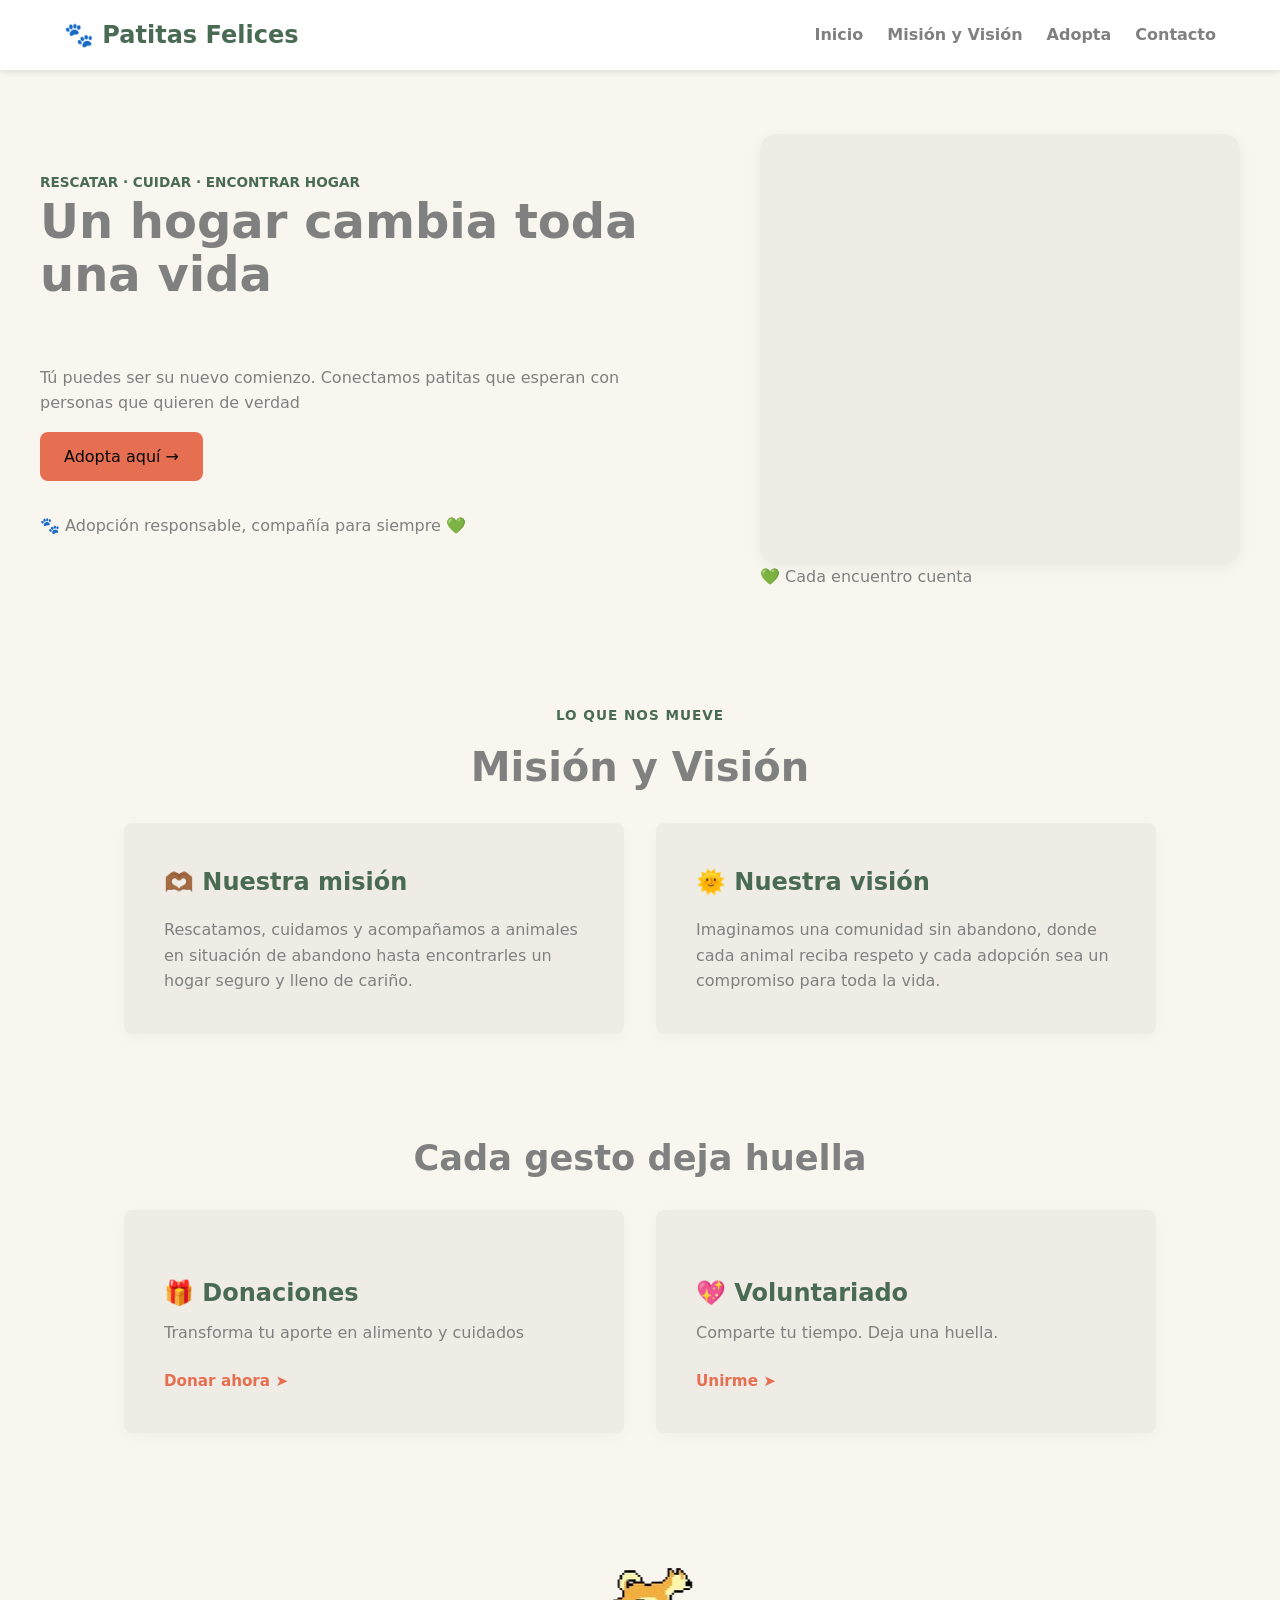
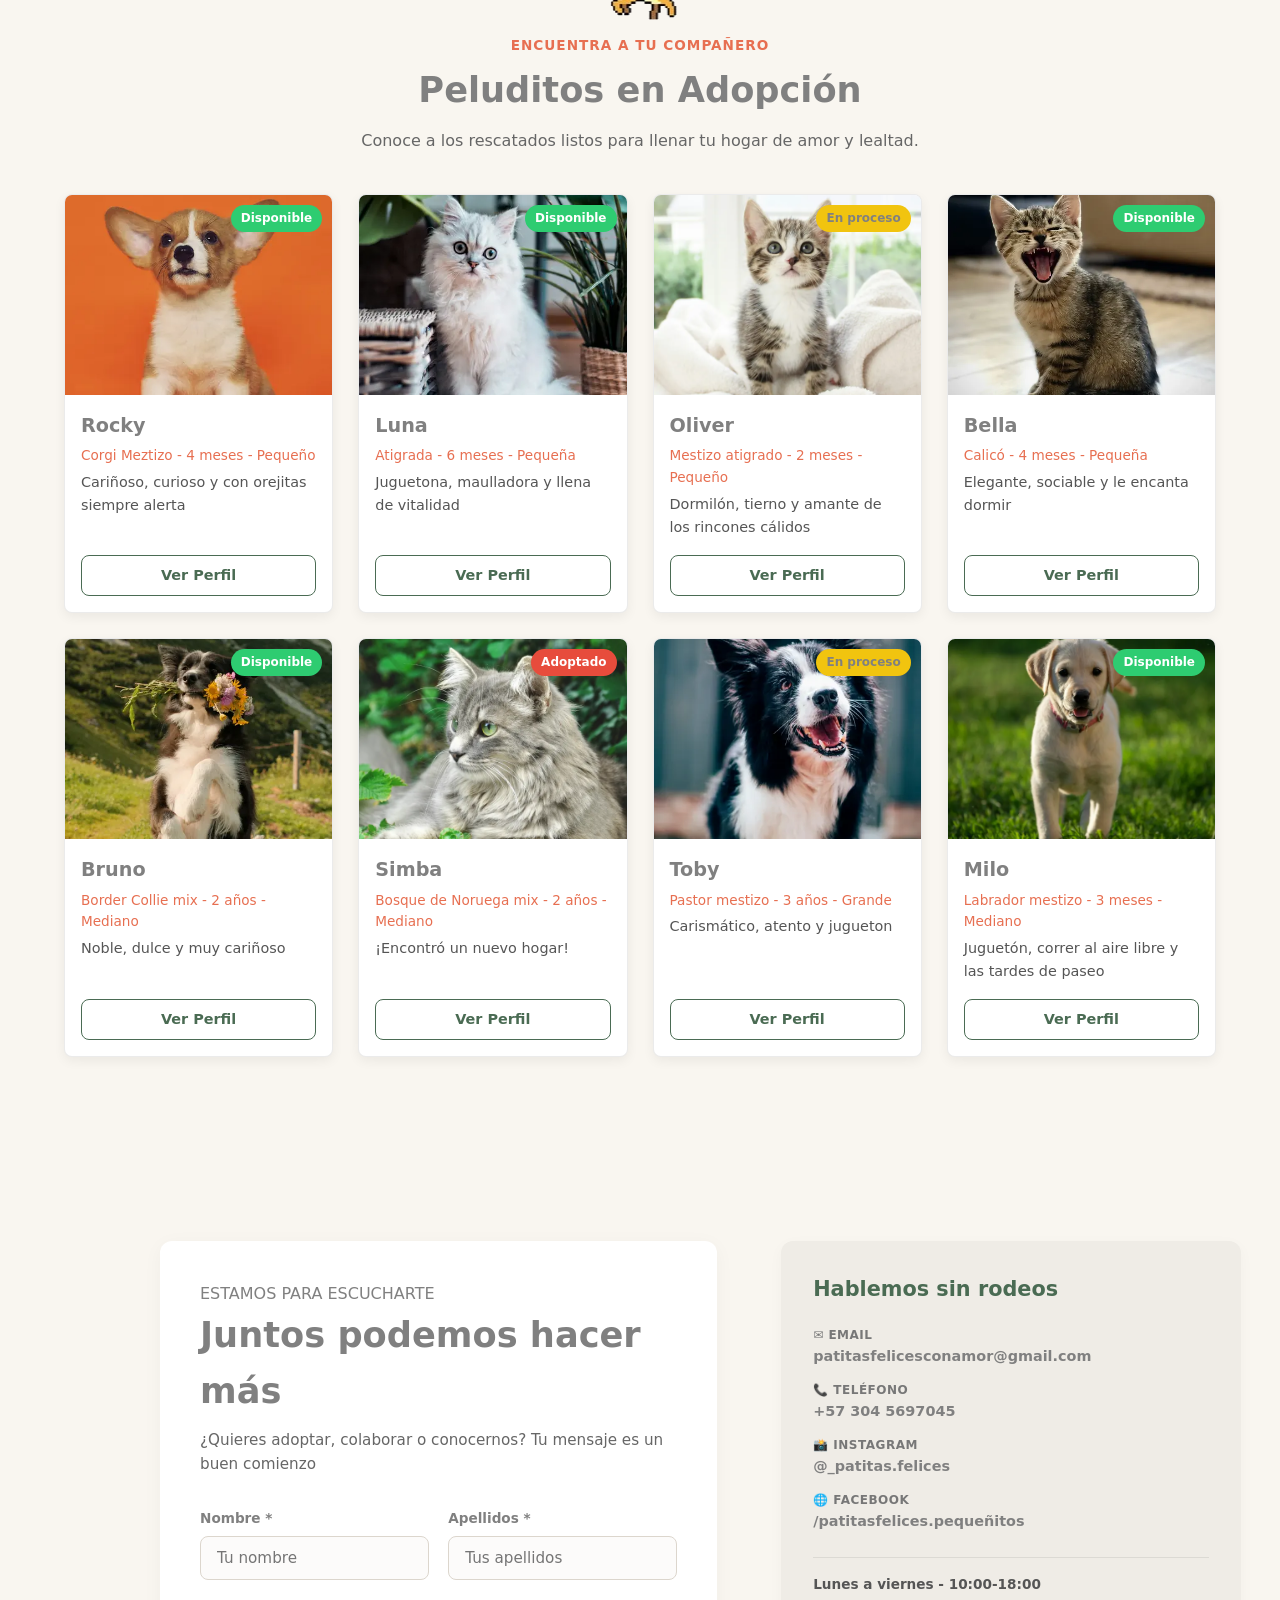
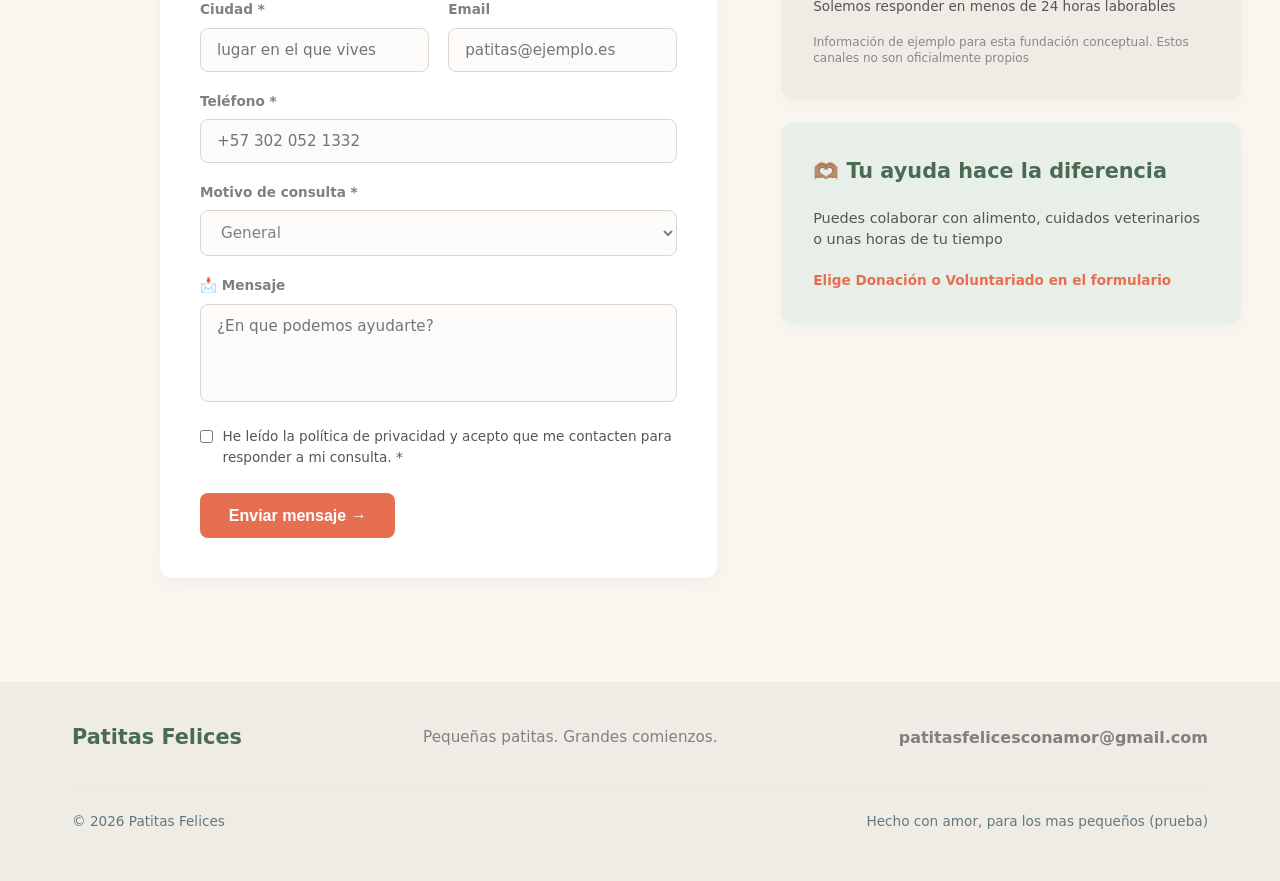
==== commit a304bbd6: "arregle la mierda que hice" ====
--- a/index.html
+++ b/index.html
@@ -7,7 +7,7 @@
     <link rel="stylesheet" href="style.css">
 </head>
 <body>
-/*encabezado*/
+<!--ecabezado-->
 <header class="site-header">
   
   
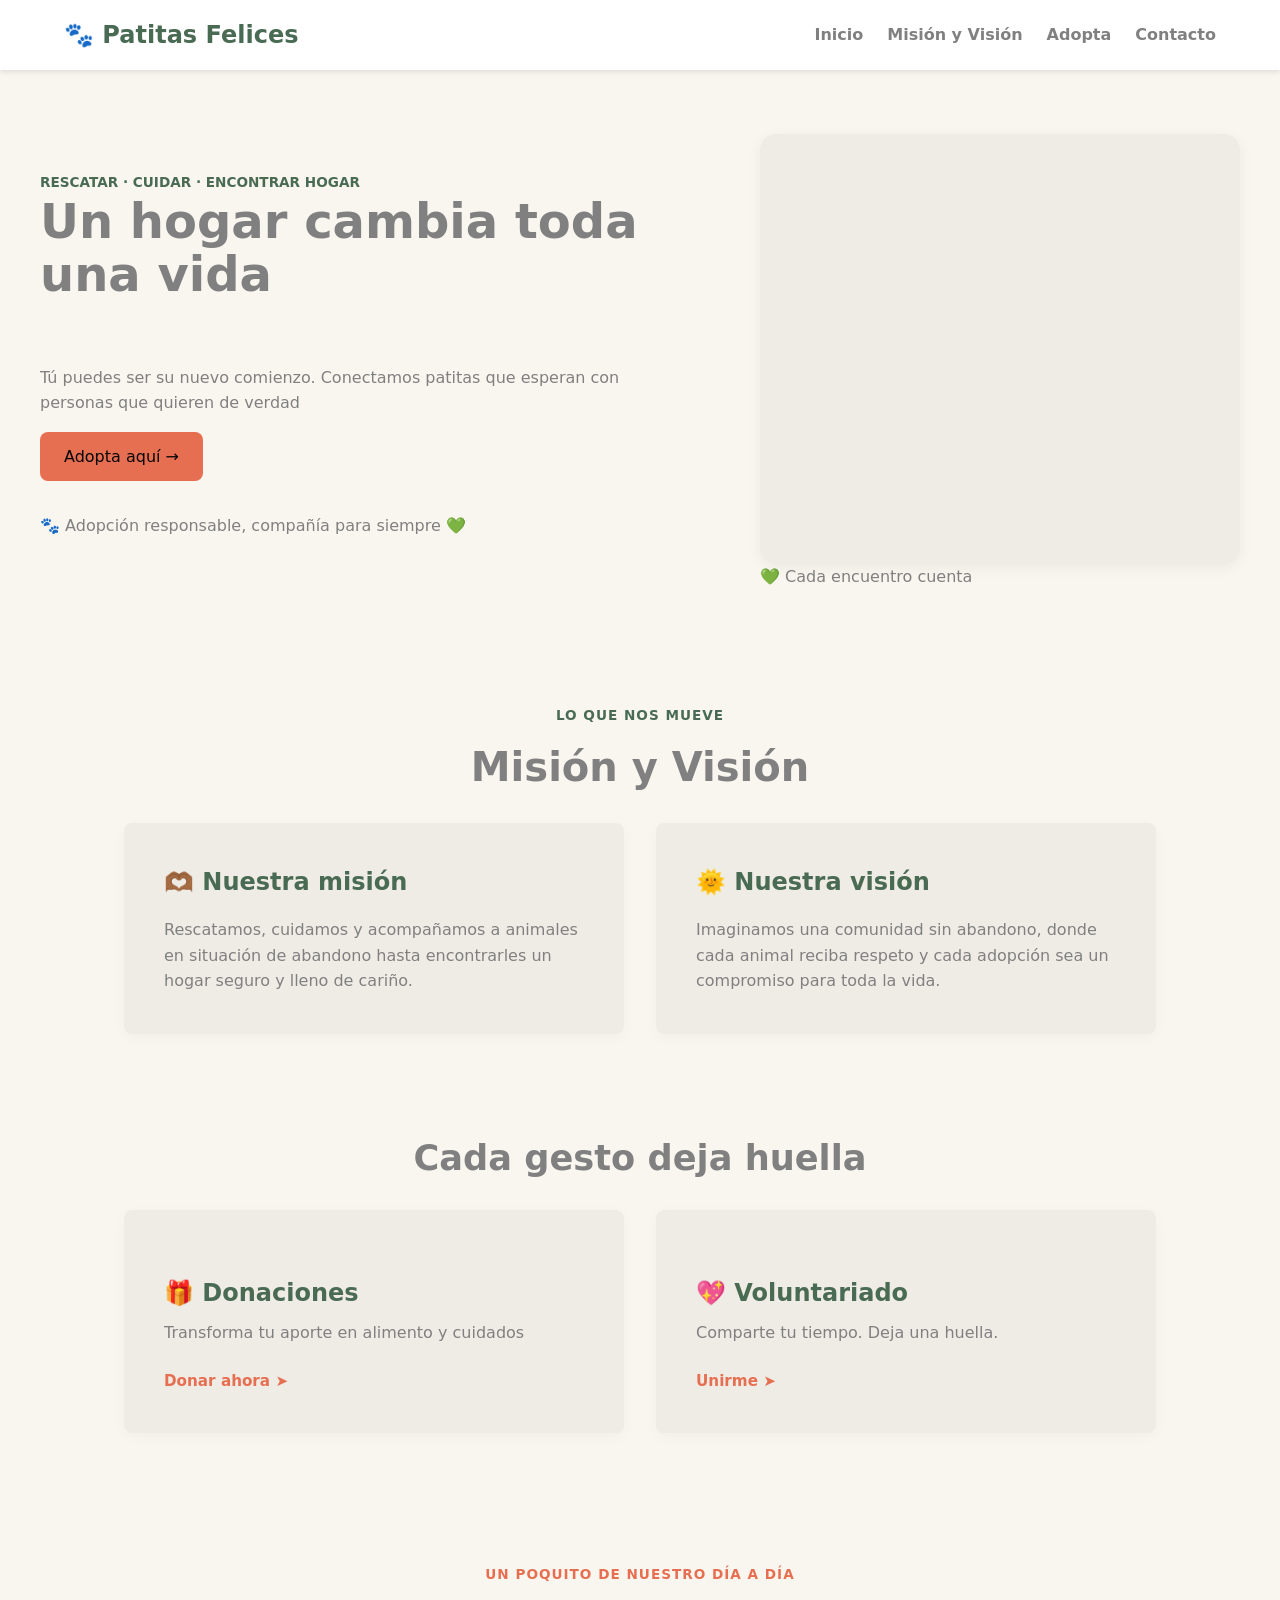
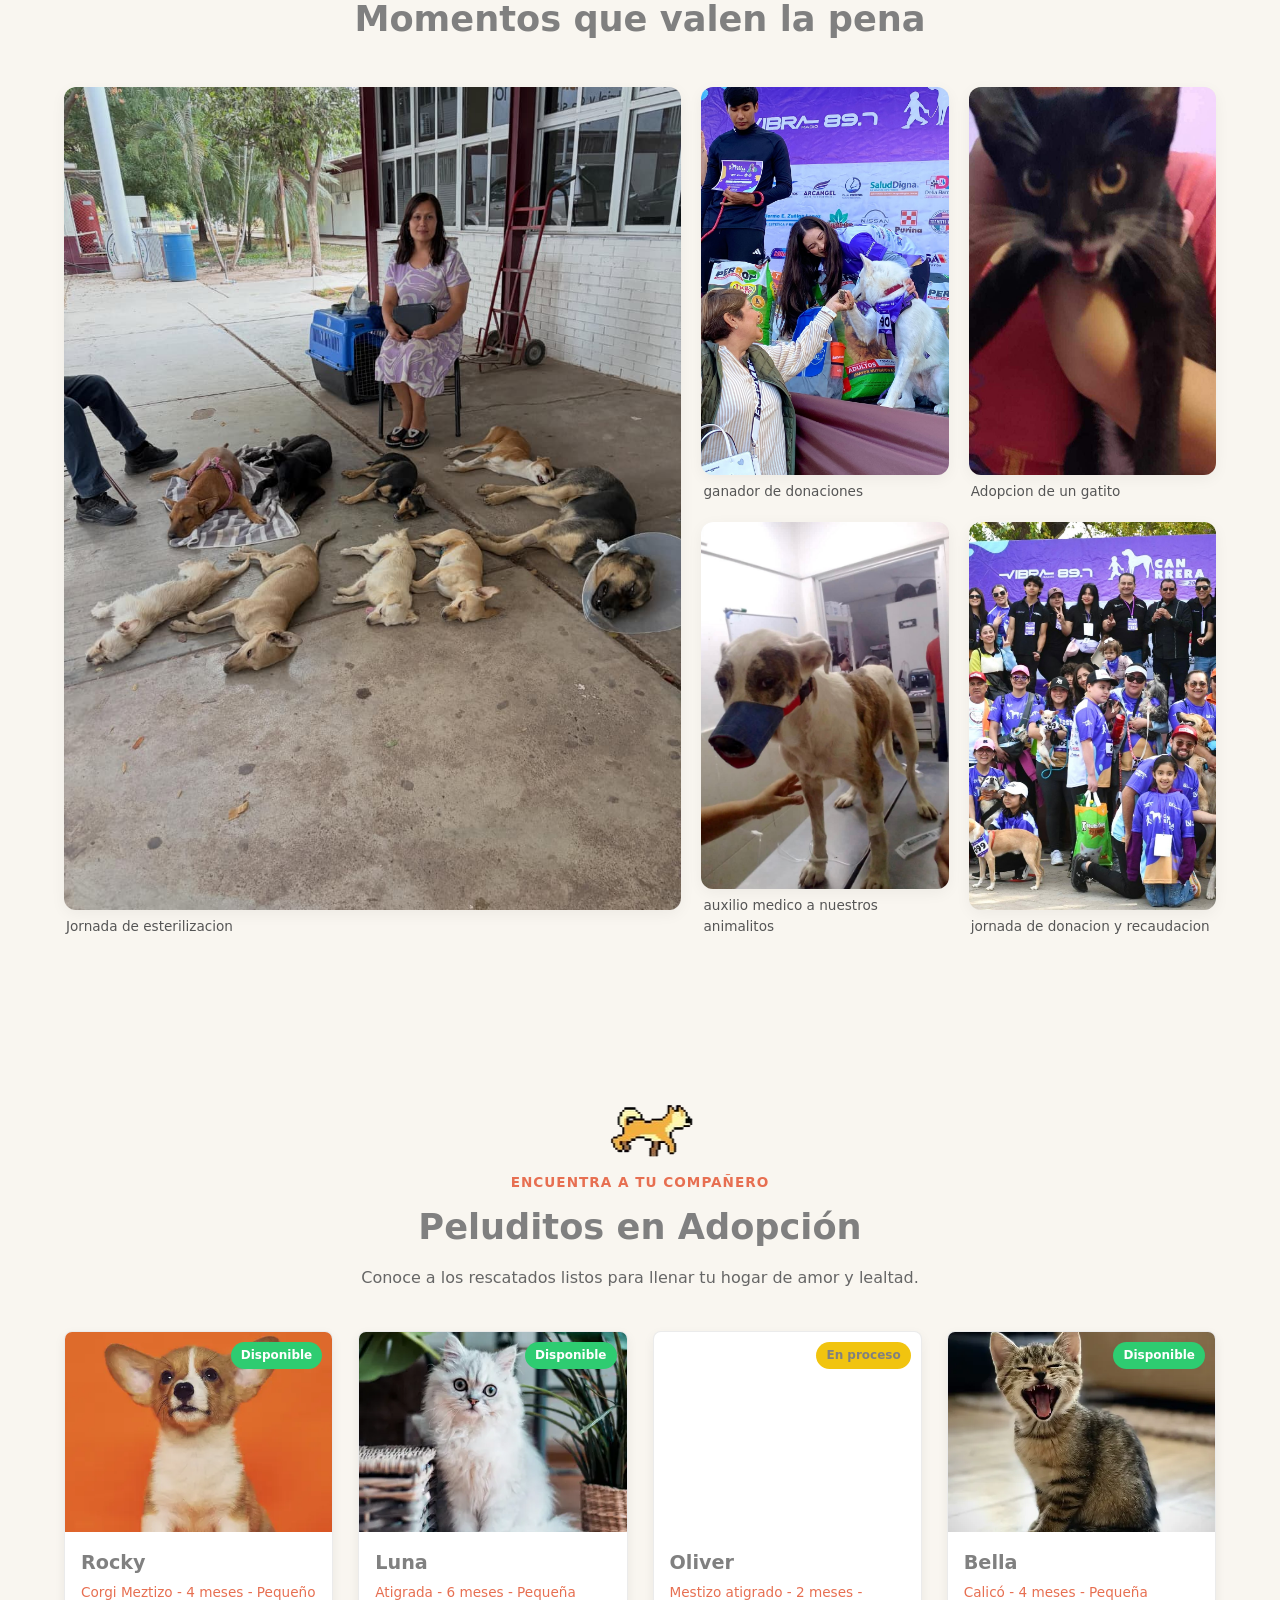
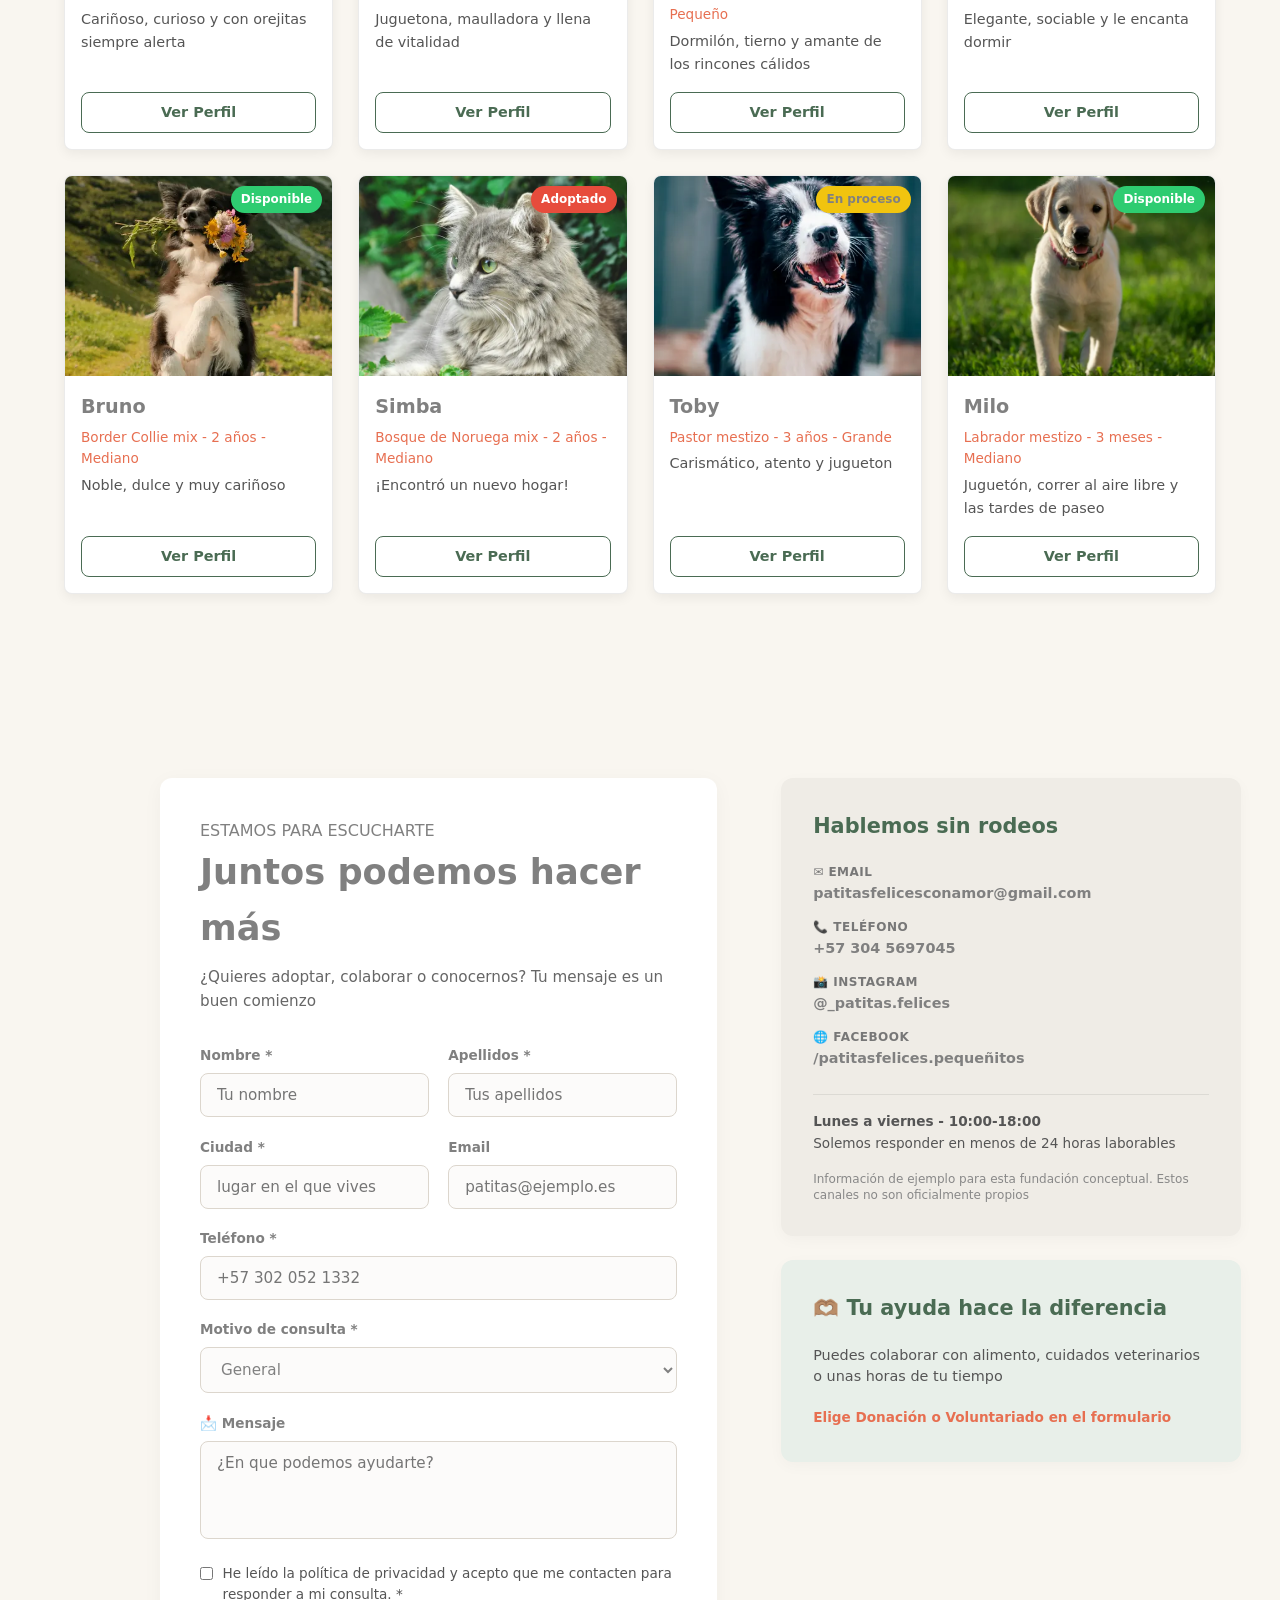
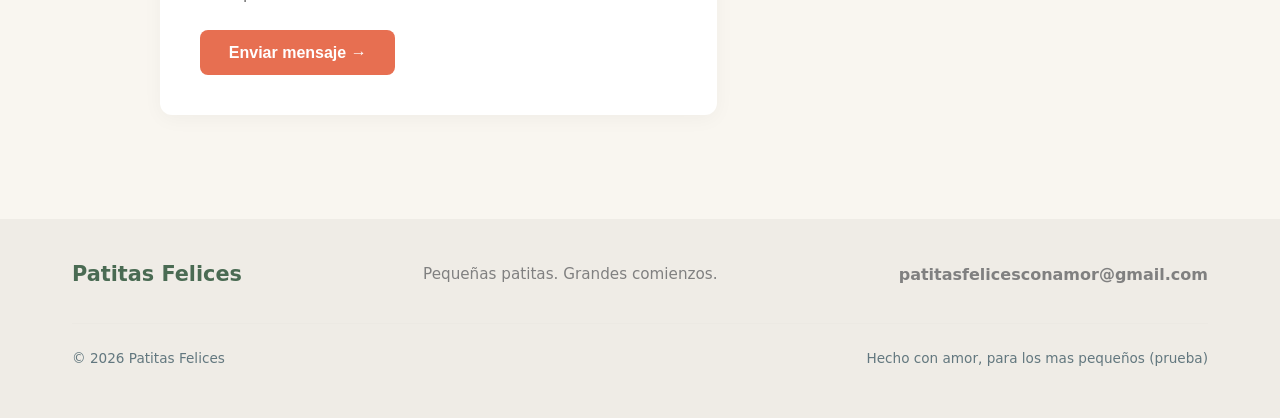
==== commit 2c95cd93: "se agrega la parte del carrusel2" ====
--- a/index.html
+++ b/index.html
@@ -80,6 +80,59 @@
         </div>
     </div>
 </section>
+<section class="seccion-galeria">
+    <div class="container">
+        <!-- Encabezado de la sección -->
+        <div class="encabezado-seccion">
+            <span class="subtitulo-seccion">Un poquito de nuestro día a día</span>
+            <h2>Momentos que valen la pena</h2>
+        </div>
+
+        <!-- Mosaico de galería asimétrico -->
+        <div class="mosaico-galeria">
+            
+            <!-- Imagen grande principal (Izquierda) -->
+            <div class="galeria-item principal">
+                <div class="galeria-img-wrap">
+                    <img src="imagenes/imagenrescate.jpg" alt="Jornada esterilizacion">
+                </div>
+                <span class="galeria-caption">Jornada de esterilizacion</span>
+            </div>
+
+            <!-- Cuadrícula de 4 imágenes secundarias (Derecha) -->
+            <div class="galeria-grid-secundaria">
+                <div class="galeria-item">
+                    <div class="galeria-img-wrap">
+                        <img src="imagenes/ganador.jpg" alt="ganador">
+                    </div>
+                    <span class="galeria-caption">ganador de donaciones</span>
+                </div>
+
+                <div class="galeria-item">
+                    <div class="galeria-img-wrap">
+                        <img src="imagenes/gatofeli.jpg" alt="gato feliz">
+                    </div>
+                    <span class="galeria-caption">Adopcion de un gatito</span>
+                </div>
+
+                <div class="galeria-item">
+                    <div class="galeria-img-wrap">
+                        <img src="imagenes/gatitoendoctor.jpg" alt="perro en el doctor">
+                    </div>
+                    <span class="galeria-caption">auxilio medico a nuestros animalitos</span>
+                </div>
+
+                <div class="galeria-item">
+                    <div class="galeria-img-wrap">
+                        <img src="imagenes/jornadadonacion.jpg" alt="jornada de donacion">
+                    </div>
+                    <span class="galeria-caption">jornada de donacion y recaudacion</span>
+                </div>
+            </div>
+
+        </div>
+    </div>
+</section>
 <section id="catalogo" class="seccion-adopta">
         <div class="container">
             <div class="sprite">
@@ -511,7 +564,7 @@
                 </form>
             </div>
 
-            <div class="informacionlateral">
+            <div class="informacionlateral" >
 
                 <div class="tarjetainformacioncontacto">
                     <h3>Hablemos sin rodeos</h3>
@@ -526,11 +579,11 @@
                         </li>
                         <li>
                             <strong>📸 Instagram</strong>
-                            <a href="https://www.instagram.com/_patitas.felices?mdxt=MW4zMG94b3ozazI5eQ==">@_patitas.felices</a>
+                            <a href="https://www.instagram.com/_patitas.felices?mdxt=MW4zMG94b3ozazI5eQ==" method="GET" target="_blank">@_patitas.felices</a>
                         </li>
                         <li>
                             <strong>🌐 Facebook</strong>
-                            <a href="https://www.facebook.com/share/1EzBmW52vY/">/patitasfelices.pequeñitos</a>
+                            <a href="https://www.facebook.com/share/1EzBmW52vY/" method="GET" target="_blank">/patitasfelices.pequeñitos</a>
                         </li>
                     </ul>
                     <div class="horariosatencion">
--- a/style.css
+++ b/style.css
@@ -152,7 +152,7 @@
     height: 100%;
     background-size: cover;   
     background-repeat: no-repeat;    
-    background-position: center;  
+    background-position: center ;  
     opacity: 0;                  
     animation: bannerAnimation 9s infinite; 
 }
@@ -852,7 +852,105 @@
   background-repeat: no-repeat;
   animation: perrito 0.6s steps(6) infinite;
 }
-
+/* --- SECCIÓN GALERÍA / MOSAICO ASIMÉTRICO PERFECTO --- */
+.seccion-galeria {
+    padding: 5rem 0;
+    background-color: var(--light-color);
+}
+
+/* Contenedor principal que alinea ambas columnas con la misma altura */
+.mosaico-galeria {
+    display: grid;
+    grid-template-columns: 1.2fr 1fr; /* Columna izquierda un poco más ancha */
+    gap: 20px;
+    align-items: stretch;             /* CLAVE: Obliga a que ambas columnas midan lo mismo de alto */
+}
+
+/* Estructura de la foto principal (Izquierda) */
+.galeria-item.principal {
+    display: flex;
+    flex-direction: column;
+    height: 100%;                     /* Ocupa toda la altura disponible del grid */
+}
+
+.galeria-item.principal .galeria-img-wrap {
+    flex-grow: 1;                     /* Hace que la caja de la imagen crezca de forma flexible */
+    min-height: 440px;                /* Altura base ideal para la foto grande */
+}
+
+/* Cuadrícula derecha (2x2) */
+.galeria-grid-secundaria {
+    display: grid;
+    grid-template-columns: repeat(2, 1fr);
+    grid-template-rows: repeat(2, 1fr); /* CLAVE: Divide el bloque derecho en dos filas idénticas y simétricas */
+    gap: 20px;
+    height: 100%;                     /* Hereda la misma altura exacta del lado izquierdo */
+}
+
+/* Cada tarjeta pequeña de la derecha */
+.galeria-grid-secundaria .galeria-item {
+    display: flex;
+    flex-direction: column;
+    height: 100%;
+}
+
+.galeria-grid-secundaria .galeria-img-wrap {
+    flex-grow: 1;                     /* Llena perfectamente el espacio asignado por las filas */
+}
+
+/* Estilo general de las imágenes y textos */
+.galeria-img-wrap {
+    width: 100%;
+    border-radius: 12px;
+    overflow: hidden;
+    box-shadow: 0 4px 15px rgba(0, 0, 0, 0.05);
+    background-color: var(--card-bg);
+}
+
+.galeria-img-wrap img {
+    width: 100%;
+    height: 100%;
+    object-fit: cover;                 /* Evita que las fotos se deformen */
+    display: block;
+    transition: transform 0.4s ease;
+}
+
+.galeria-img-wrap img:hover {
+    transform: scale(1.03);
+}
+
+.galeria-caption {
+    font-size: 0.85rem;
+    color: #555;
+    font-weight: 500;
+    padding-left: 2px;
+    margin-top: 6px;
+}
+
+/* --- RESPONSIVE PARA MÓVILES --- */
+@media (max-width: 992px) {
+    .mosaico-galeria {
+        grid-template-columns: 1fr;     /* Pasa a una sola columna en pantallas medianas y pequeñas */
+    }
+    
+    .galeria-item.principal .galeria-img-wrap {
+        min-height: 320px;
+    }
+
+    .galeria-grid-secundaria {
+        height: auto;
+    }
+}
+
+@media (max-width: 576px) {
+    .galeria-grid-secundaria {
+        grid-template-columns: 1fr;     /* Apila las 4 fotos secundarias individualmente en celulares */
+    }
+    
+    .galeria-grid-secundaria .galeria-img-wrap {
+        height: 220px;
+    }
+}
 
 /*responsive*/
 @media (max-width: 992px){
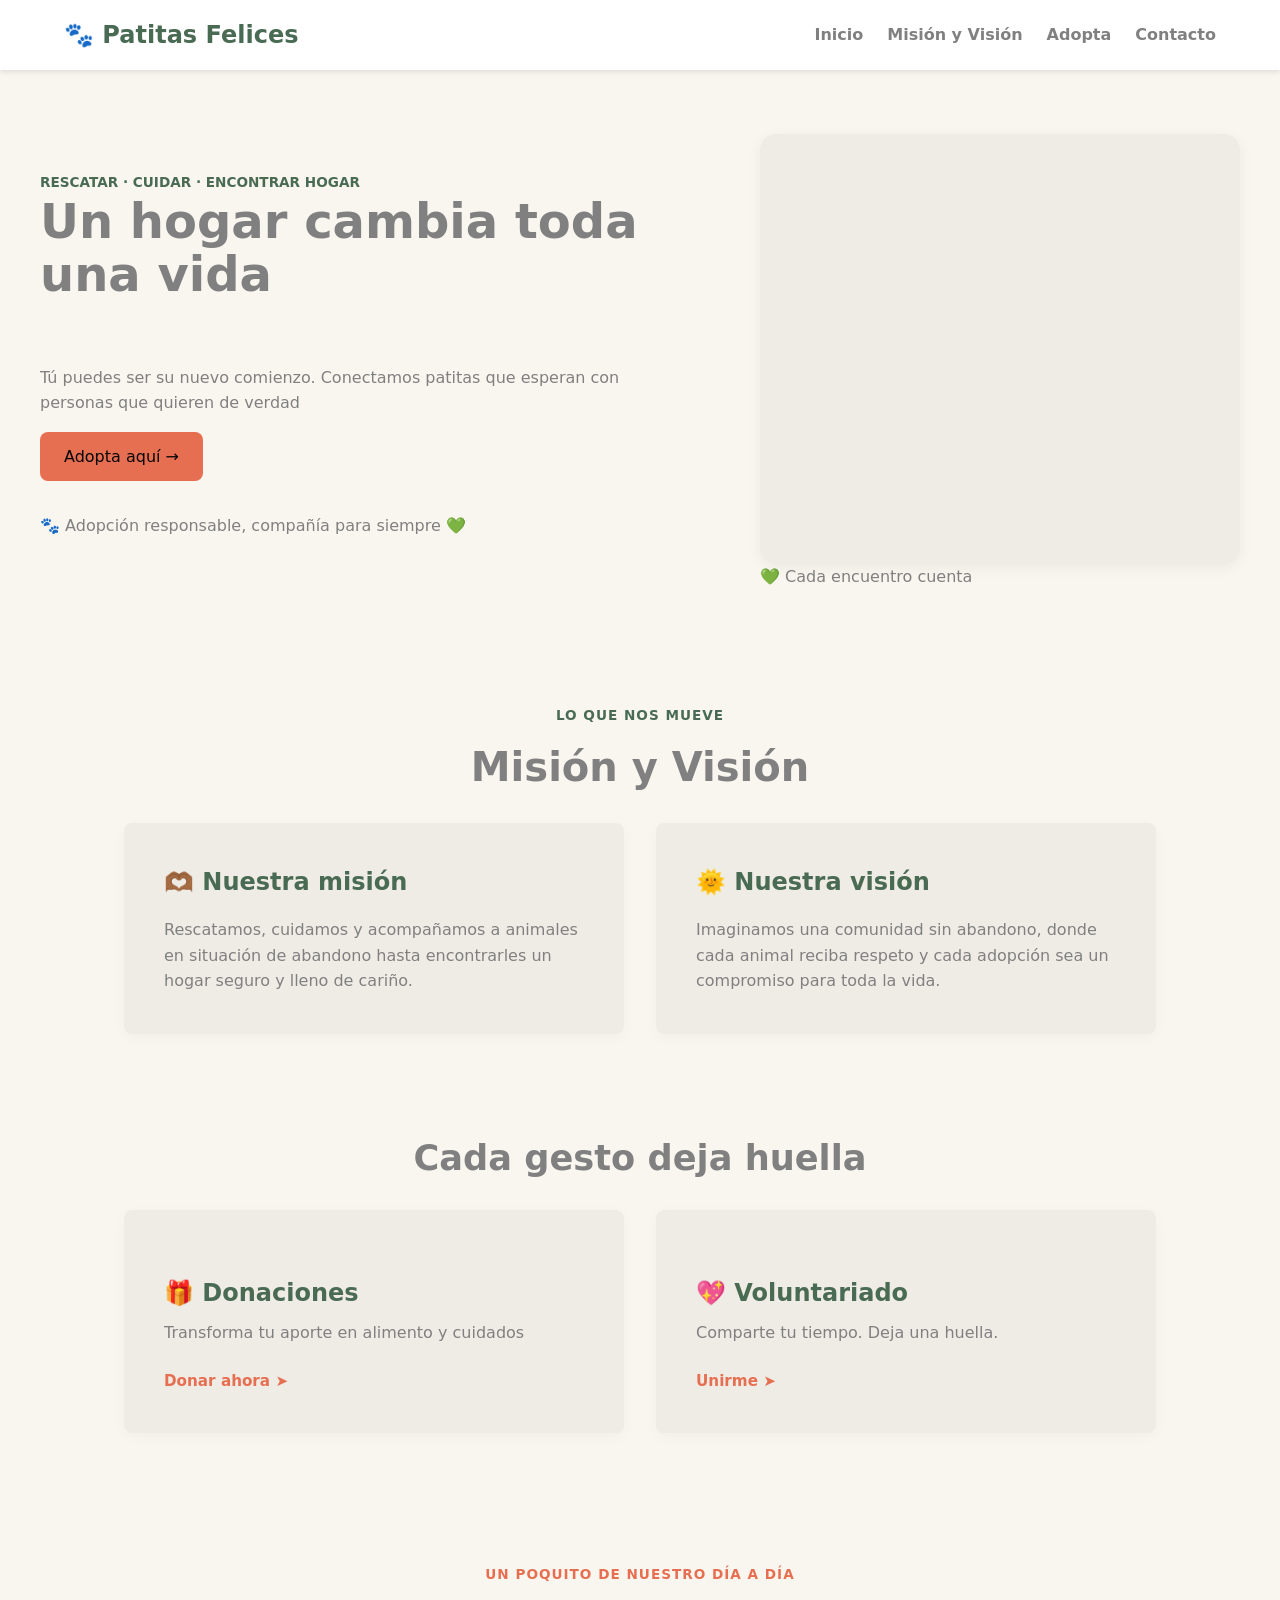
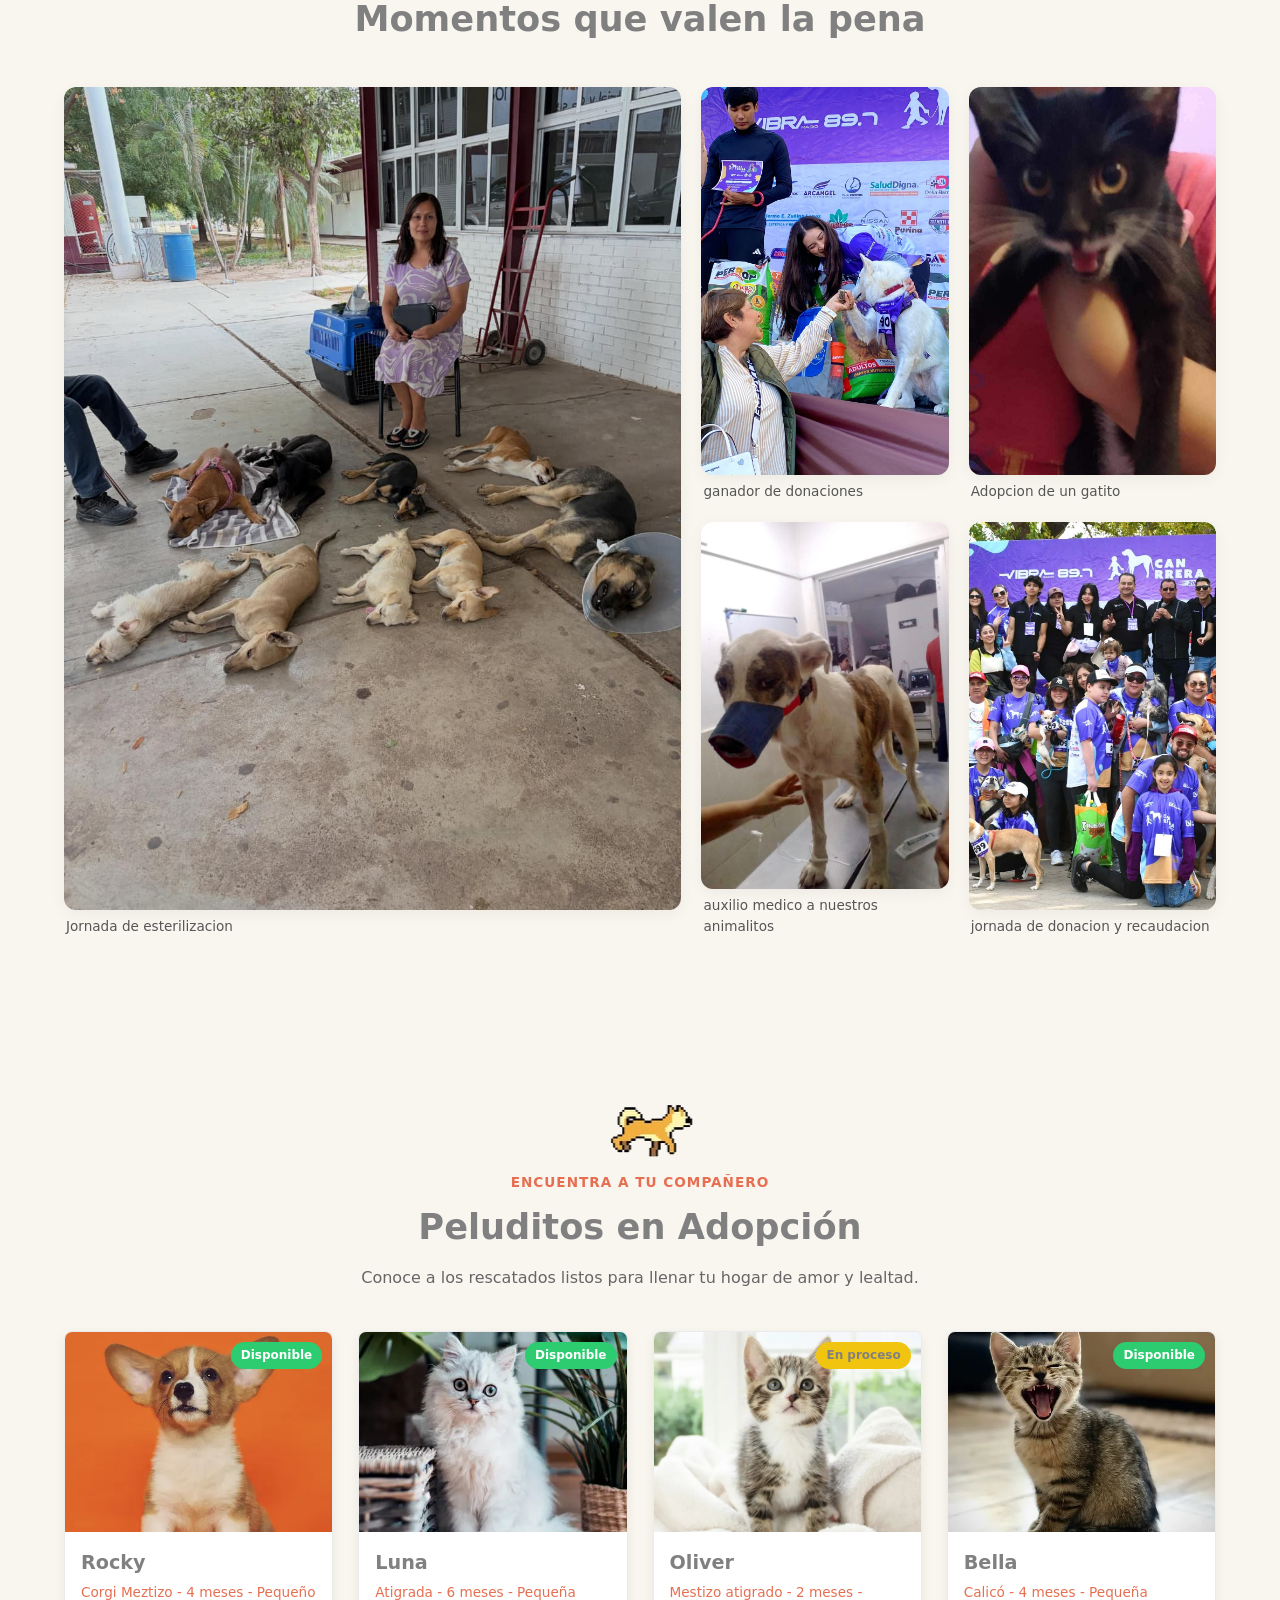
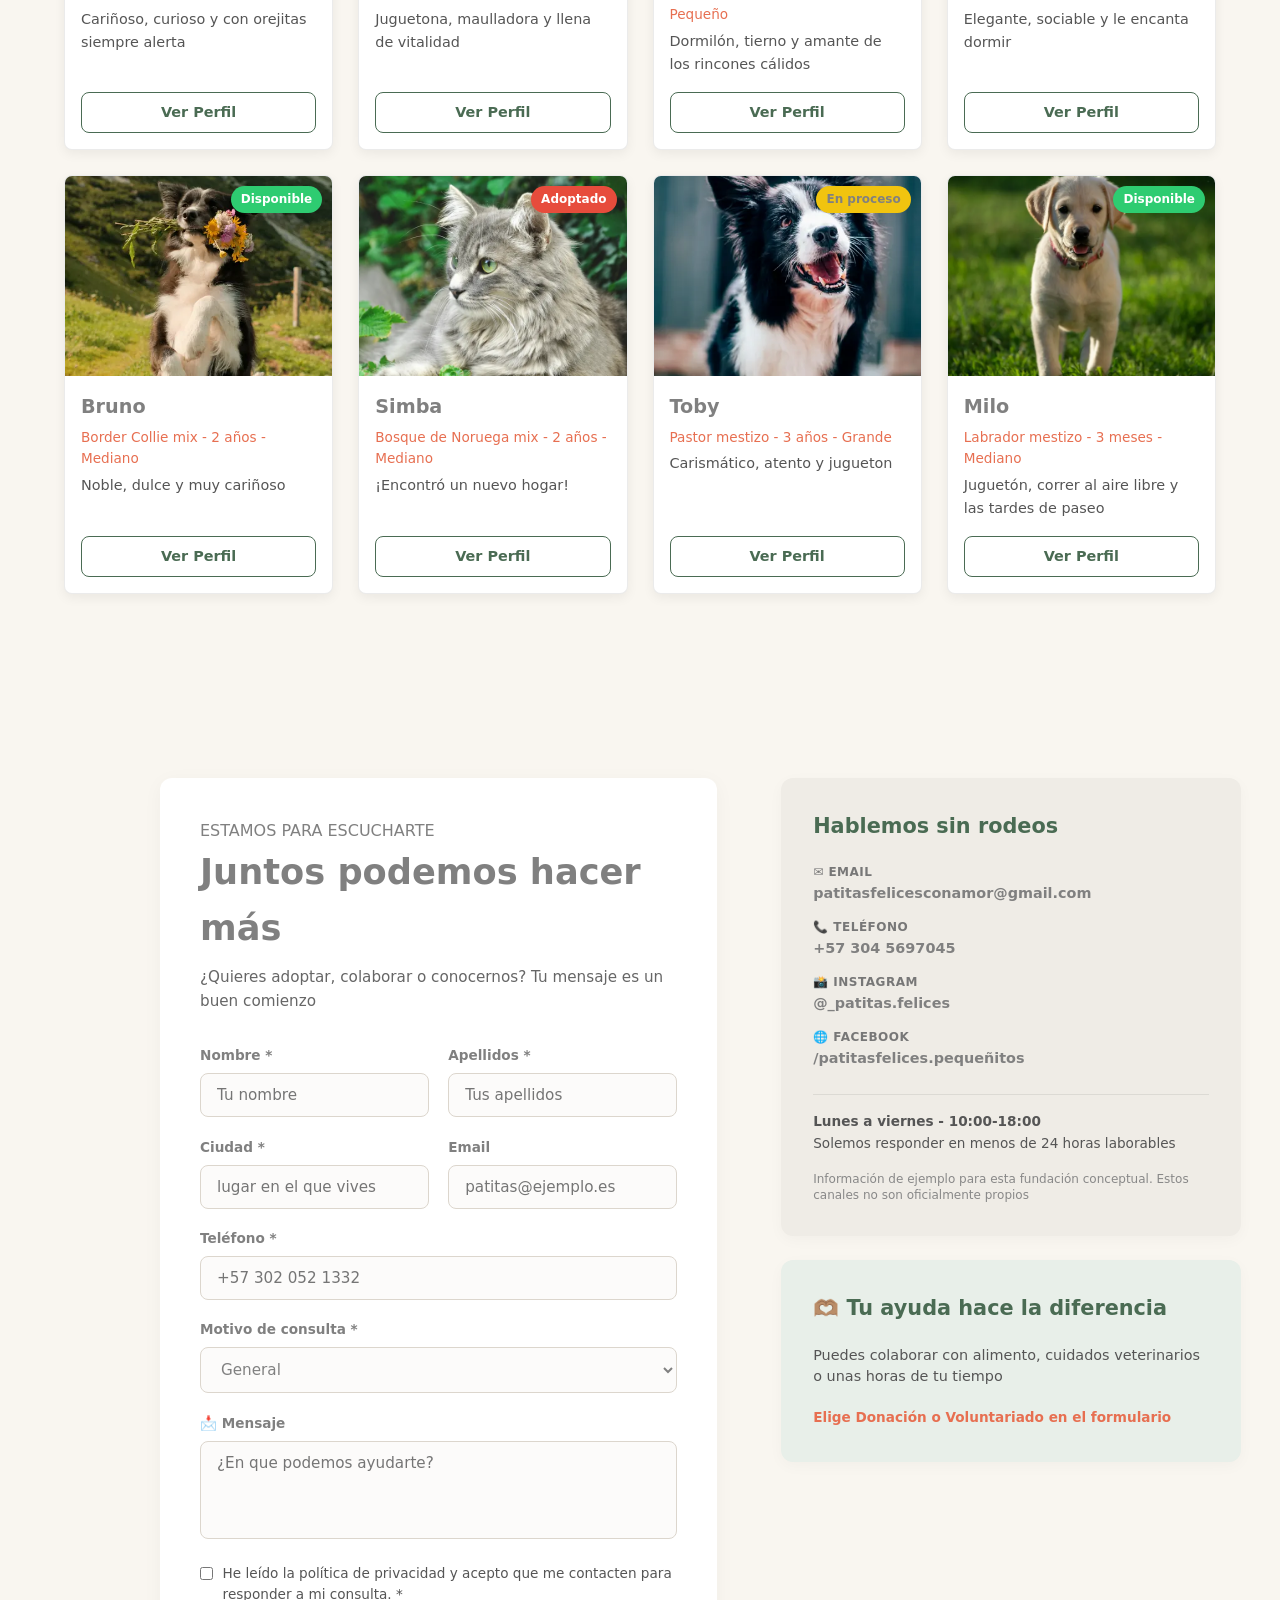
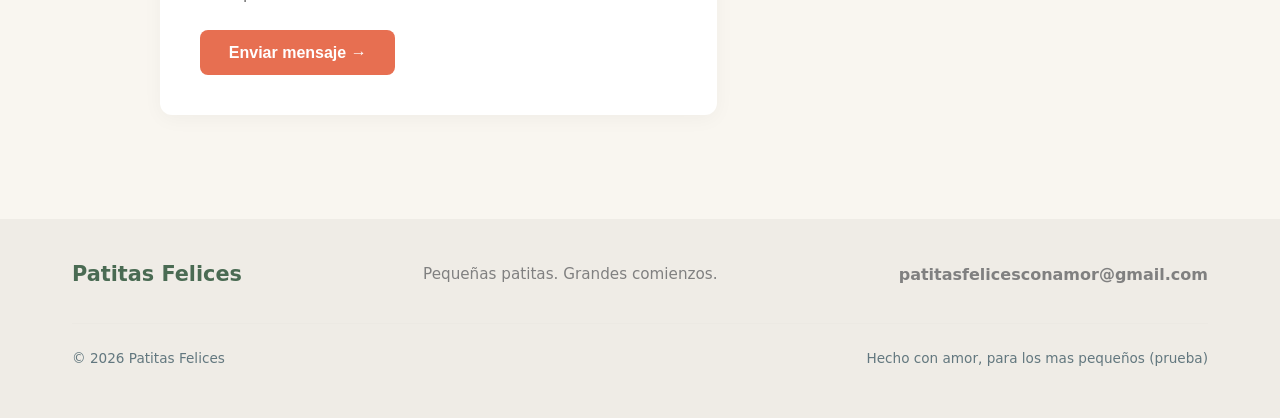
==== commit aaf1c1dc: "se corrigieron errores ortográficos de las imagenes de historia" ====
--- a/index.html
+++ b/index.html
@@ -88,10 +88,8 @@
             <h2>Momentos que valen la pena</h2>
         </div>
 
-        <!-- Mosaico de galería asimétrico -->
         <div class="mosaico-galeria">
-            
-            <!-- Imagen grande principal (Izquierda) -->
+
             <div class="galeria-item principal">
                 <div class="galeria-img-wrap">
                     <img src="imagenes/imagenrescate.jpg" alt="Jornada esterilizacion">
@@ -99,7 +97,6 @@
                 <span class="galeria-caption">Jornada de esterilizacion</span>
             </div>
 
-            <!-- Cuadrícula de 4 imágenes secundarias (Derecha) -->
             <div class="galeria-grid-secundaria">
                 <div class="galeria-item">
                     <div class="galeria-img-wrap">
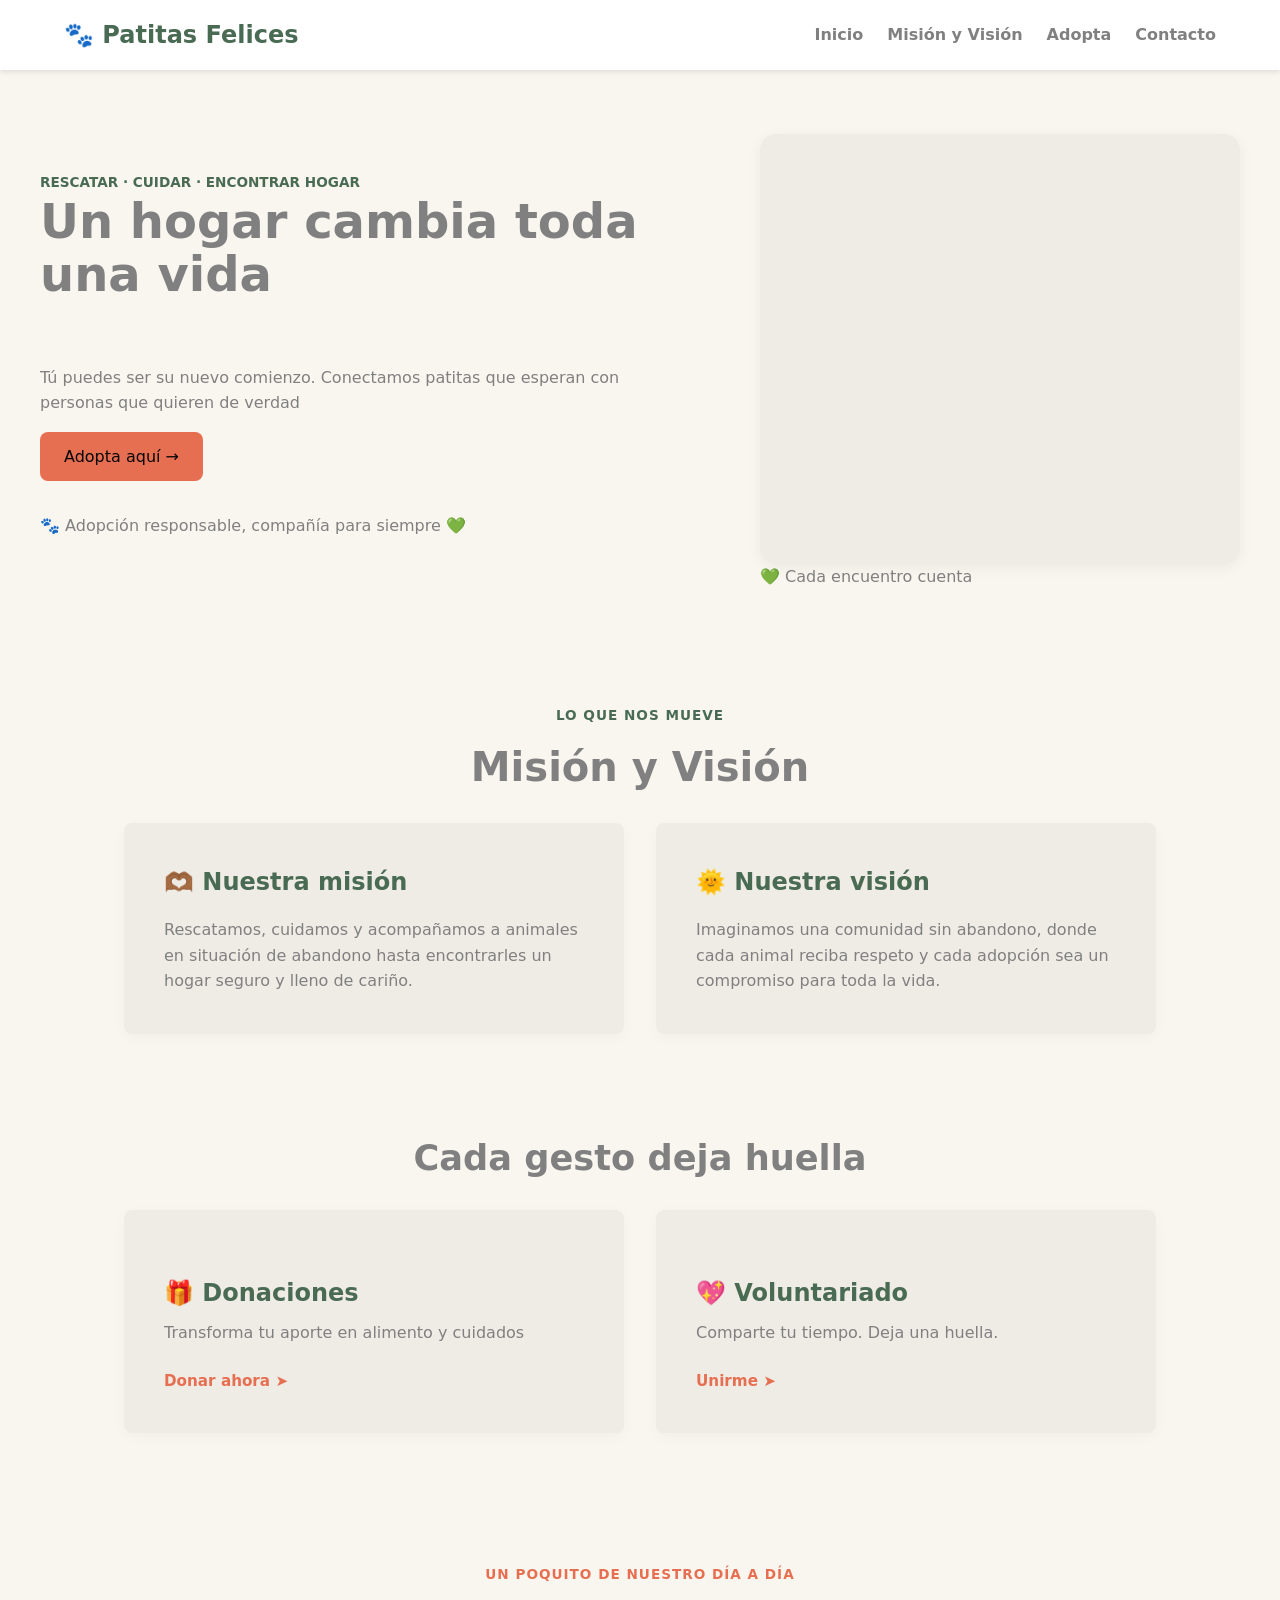
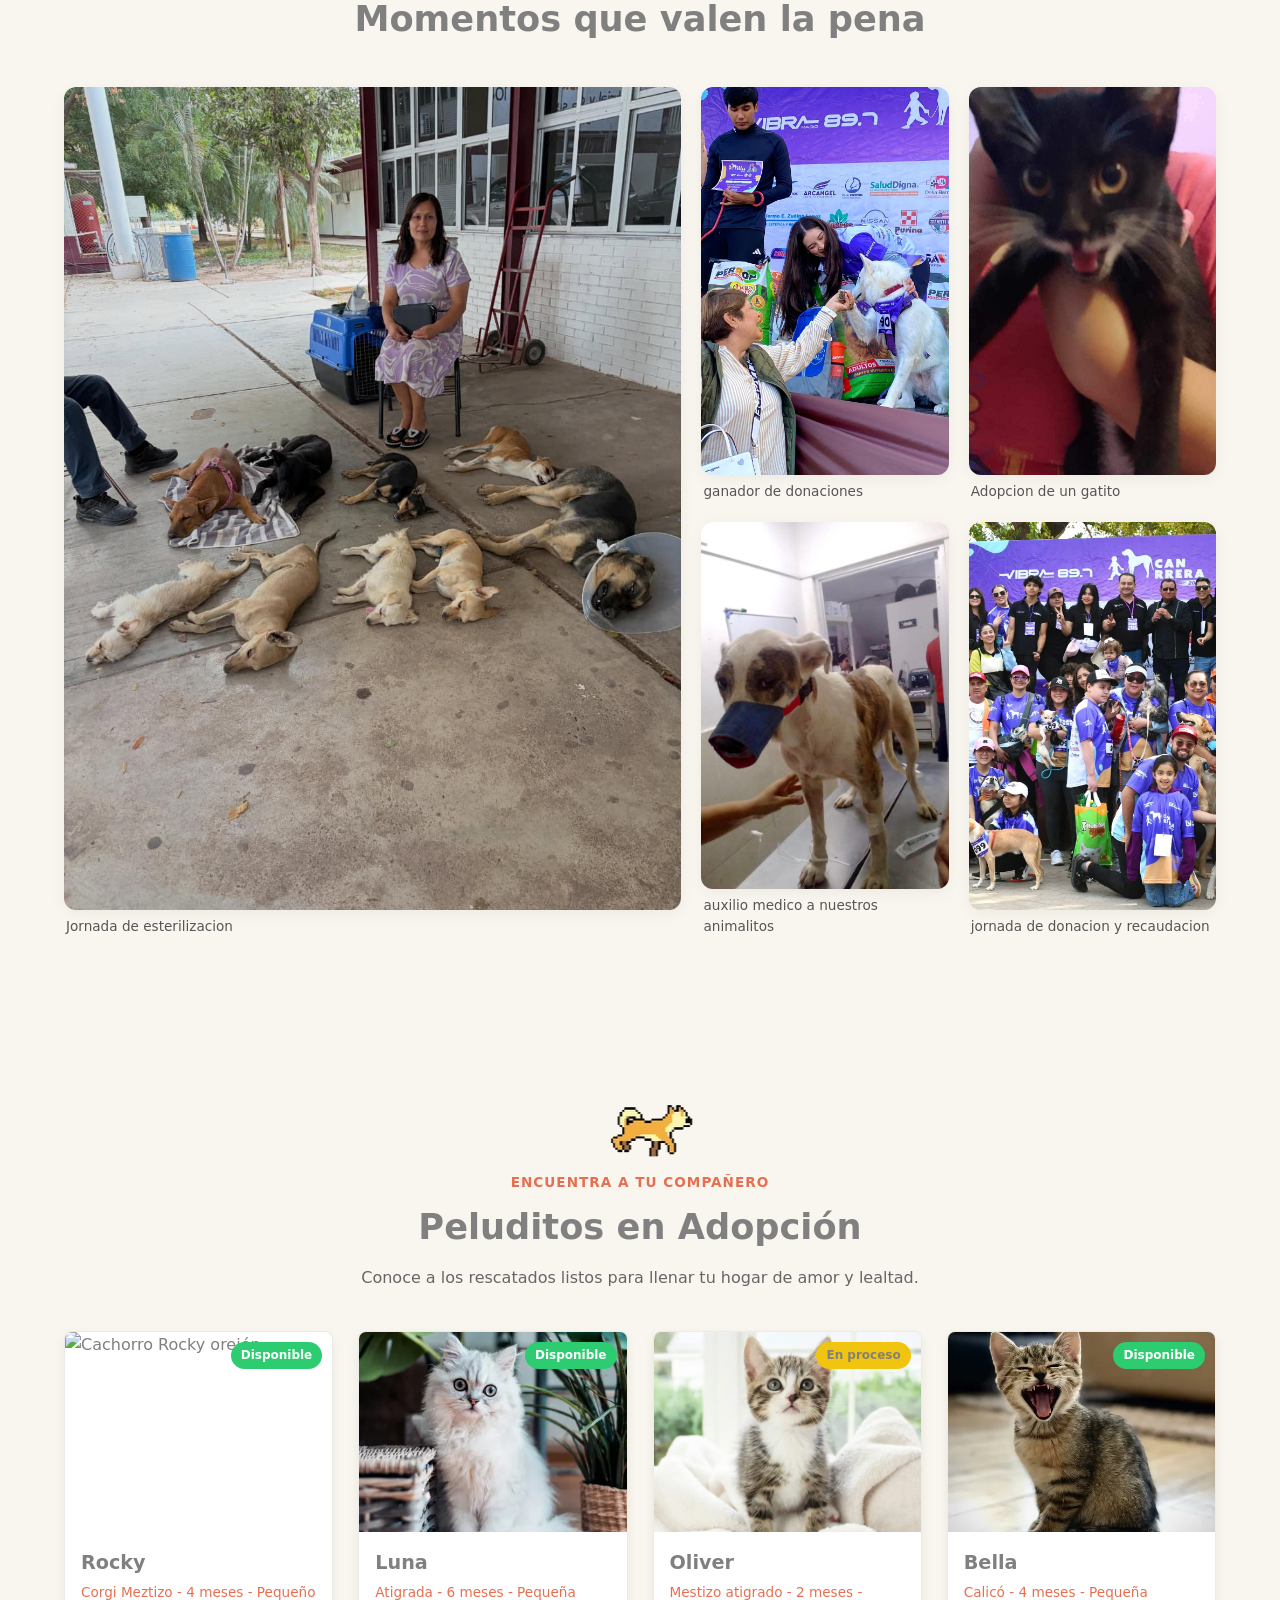
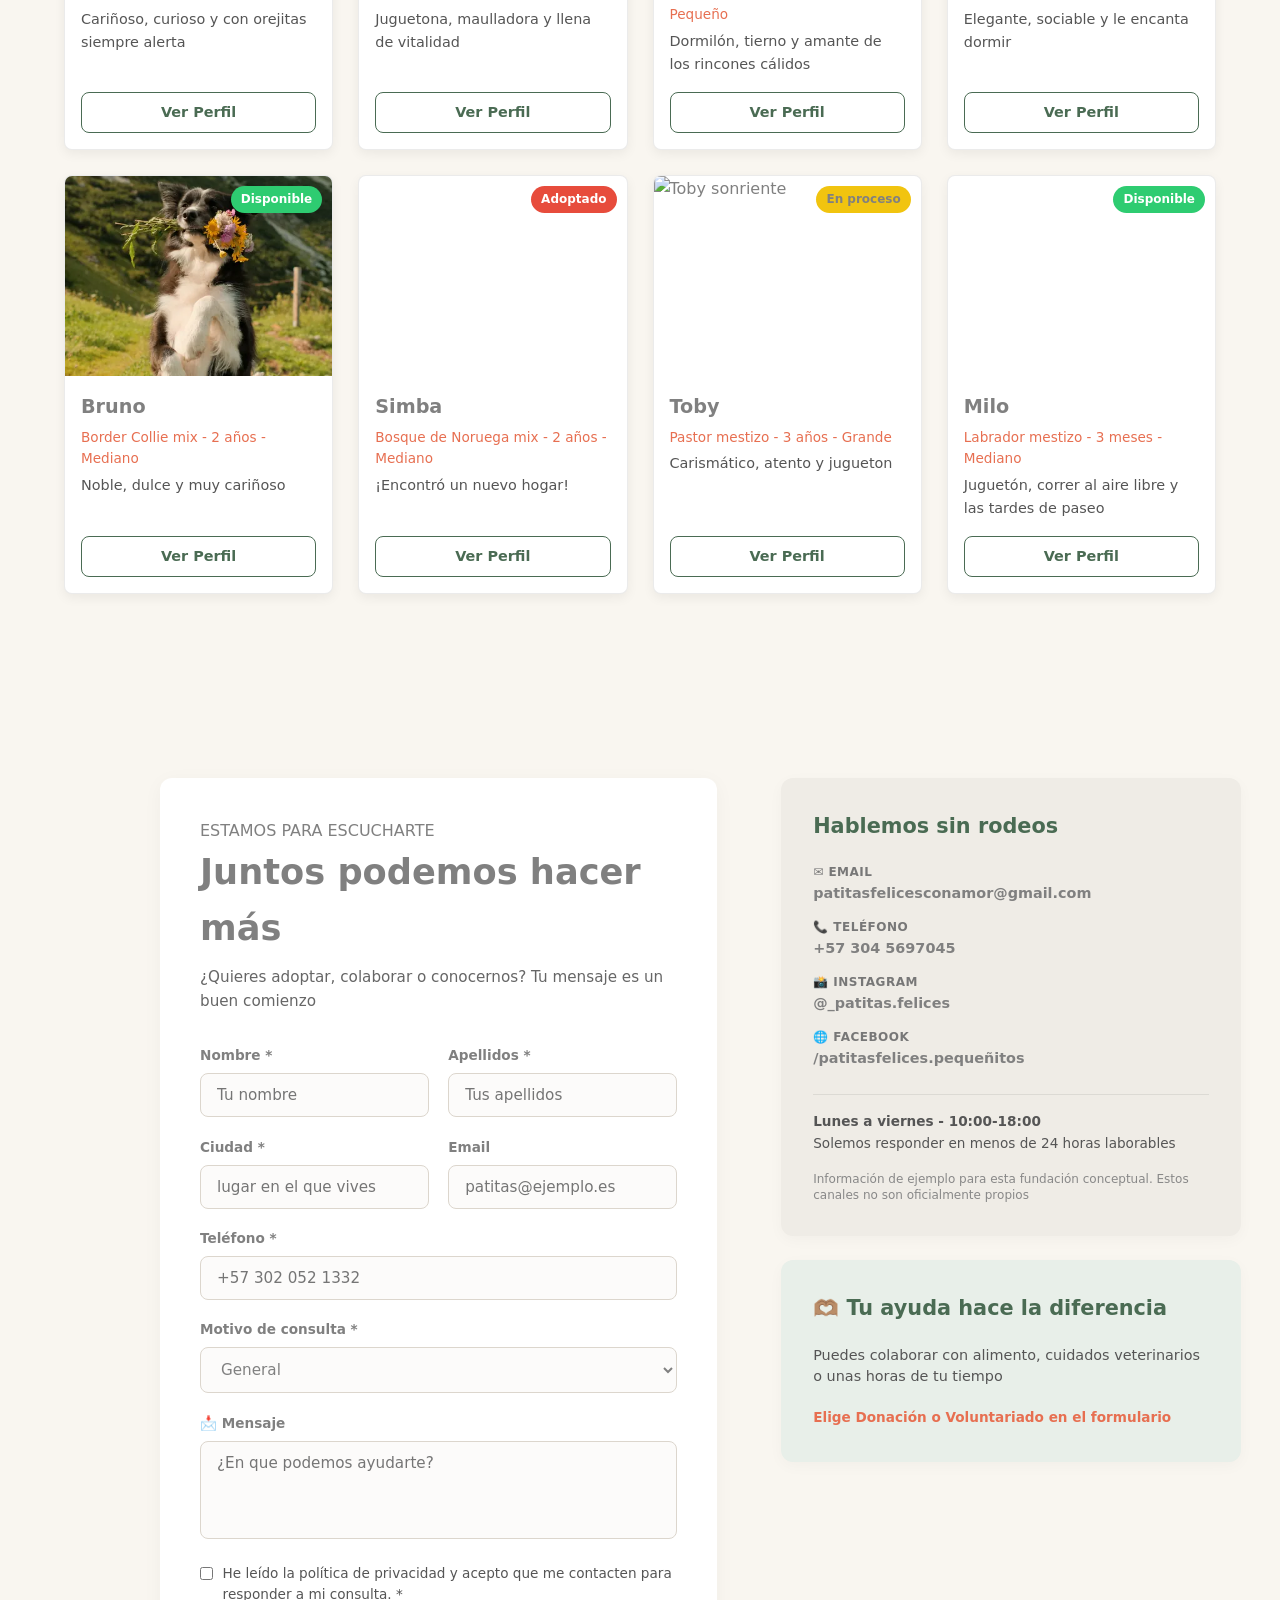
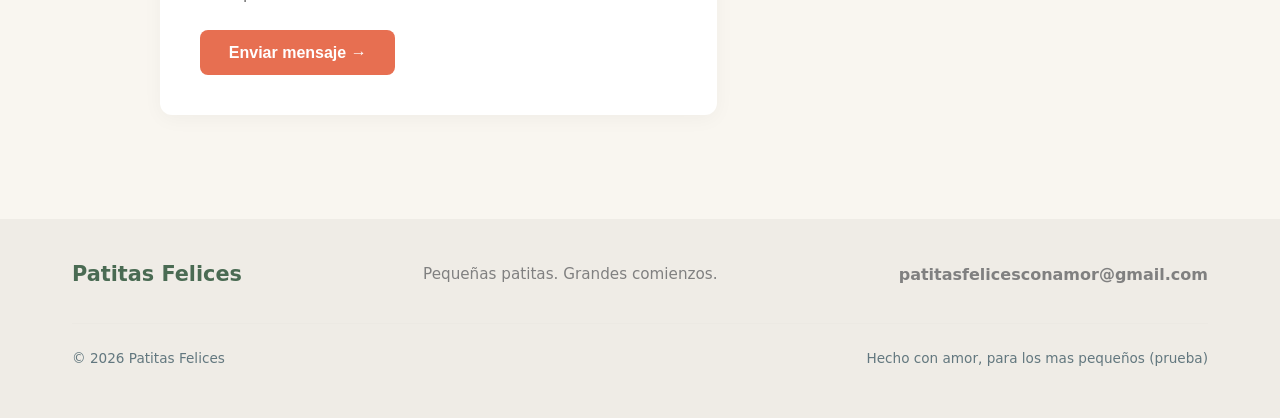
==== commit 6e19af13: "commit del parcial desarrollado" ====
--- a/index.html
+++ b/index.html
@@ -67,7 +67,7 @@
     <div class="contenedoraccion">
         <h3 class="tituloprincipalaccion">Cada gesto deja huella</h3>
         <div class="dividirtarjetas">
-            <a href="#contacto" class="tarjetadonaciones">
+            <a href="donaciones.html" class="tarjetadonaciones">
                 <h3 class="donaciones">🎁   Donaciones</h3>
                 <p class="parrafodonaciones">Transforma tu aporte en alimento y cuidados</p>
                 <span class="enlacedonacion"> Donar ahora ➤</span>
--- a/style.css
+++ b/style.css
@@ -123,7 +123,7 @@
     font-weight: bold;
     color: var(--primary-color);
     margin-bottom: 1rem;
-}
+} 
 .tituloinicio{
     font-size: 3rem;
     line-height: 1.1;
@@ -378,7 +378,7 @@
 */
 
 .seccion-adopta {
-  padding: 60px 0;
+  padding: 60px 0;       
 }
 
 .encabezado-seccion {
@@ -852,42 +852,40 @@
   background-repeat: no-repeat;
   animation: perrito 0.6s steps(6) infinite;
 }
-/* --- SECCIÓN GALERÍA / MOSAICO ASIMÉTRICO PERFECTO --- */
+
 .seccion-galeria {
     padding: 5rem 0;
     background-color: var(--light-color);
 }
 
-/* Contenedor principal que alinea ambas columnas con la misma altura */
+
 .mosaico-galeria {
     display: grid;
-    grid-template-columns: 1.2fr 1fr; /* Columna izquierda un poco más ancha */
+    grid-template-columns: 1.2fr 1fr;
     gap: 20px;
-    align-items: stretch;             /* CLAVE: Obliga a que ambas columnas midan lo mismo de alto */
-}
-
-/* Estructura de la foto principal (Izquierda) */
+    align-items: stretch;         
+}
+
+
 .galeria-item.principal {
     display: flex;
     flex-direction: column;
-    height: 100%;                     /* Ocupa toda la altura disponible del grid */
+    height: 100%;                  
 }
 
 .galeria-item.principal .galeria-img-wrap {
-    flex-grow: 1;                     /* Hace que la caja de la imagen crezca de forma flexible */
-    min-height: 440px;                /* Altura base ideal para la foto grande */
-}
-
-/* Cuadrícula derecha (2x2) */
+    flex-grow: 1;                    
+    min-height: 440px;              
+}
+
 .galeria-grid-secundaria {
     display: grid;
     grid-template-columns: repeat(2, 1fr);
-    grid-template-rows: repeat(2, 1fr); /* CLAVE: Divide el bloque derecho en dos filas idénticas y simétricas */
+    grid-template-rows: repeat(2, 1fr); 
     gap: 20px;
-    height: 100%;                     /* Hereda la misma altura exacta del lado izquierdo */
-}
-
-/* Cada tarjeta pequeña de la derecha */
+    height: 100%;
+}
+
 .galeria-grid-secundaria .galeria-item {
     display: flex;
     flex-direction: column;
@@ -895,10 +893,10 @@
 }
 
 .galeria-grid-secundaria .galeria-img-wrap {
-    flex-grow: 1;                     /* Llena perfectamente el espacio asignado por las filas */
-}
-
-/* Estilo general de las imágenes y textos */
+    flex-grow: 1;                  
+}
+
+
 .galeria-img-wrap {
     width: 100%;
     border-radius: 12px;
@@ -910,7 +908,7 @@
 .galeria-img-wrap img {
     width: 100%;
     height: 100%;
-    object-fit: cover;                 /* Evita que las fotos se deformen */
+    object-fit: cover;                
     display: block;
     transition: transform 0.4s ease;
 }
@@ -930,9 +928,8 @@
 /* --- RESPONSIVE PARA MÓVILES --- */
 @media (max-width: 992px) {
     .mosaico-galeria {
-        grid-template-columns: 1fr;     /* Pasa a una sola columna en pantallas medianas y pequeñas */
-    }
-    
+        grid-template-columns: 1fr;    
+    }
     .galeria-item.principal .galeria-img-wrap {
         min-height: 320px;
     }
@@ -944,7 +941,7 @@
 
 @media (max-width: 576px) {
     .galeria-grid-secundaria {
-        grid-template-columns: 1fr;     /* Apila las 4 fotos secundarias individualmente en celulares */
+        grid-template-columns: 1fr;    
     }
     
     .galeria-grid-secundaria .galeria-img-wrap {
@@ -952,7 +949,6 @@
     }
 }
 
-/*responsive*/
 @media (max-width: 992px){
   .contenedorcontacto{
    grid-template-columns: 1fr;
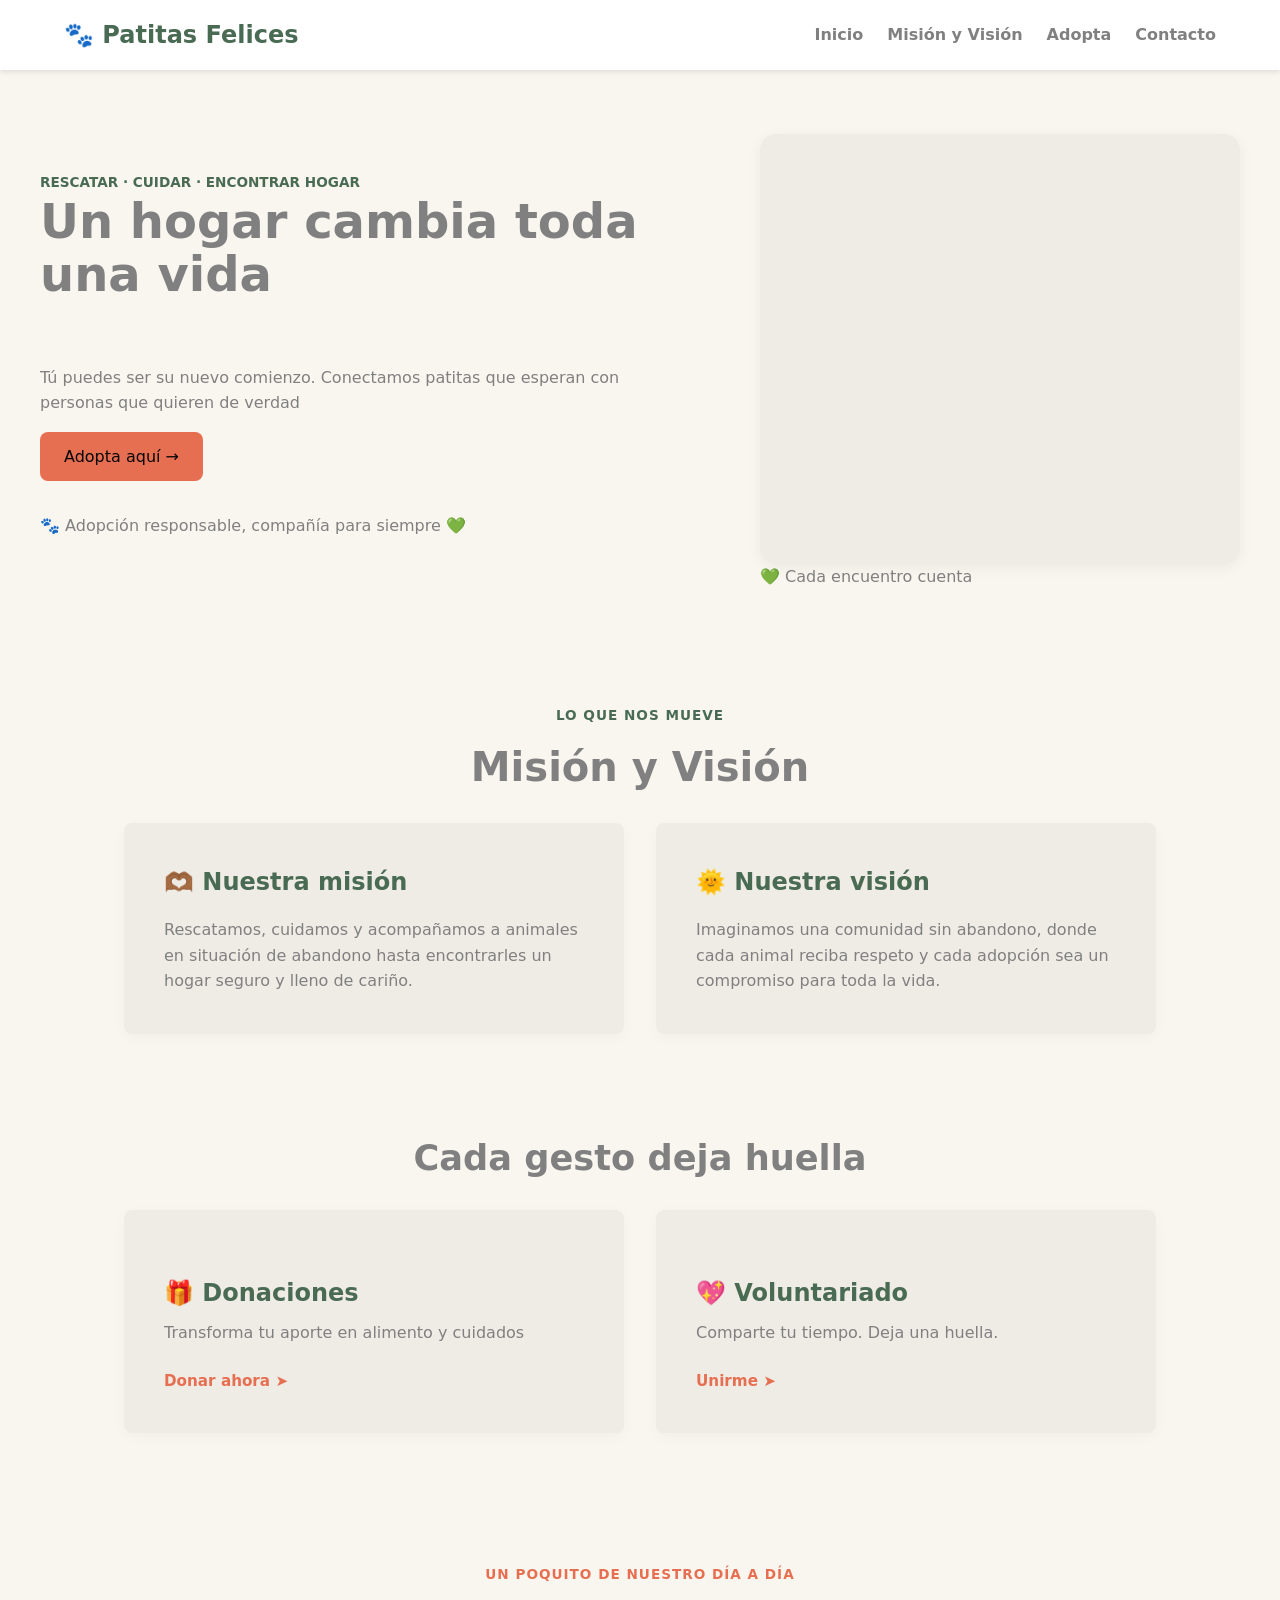
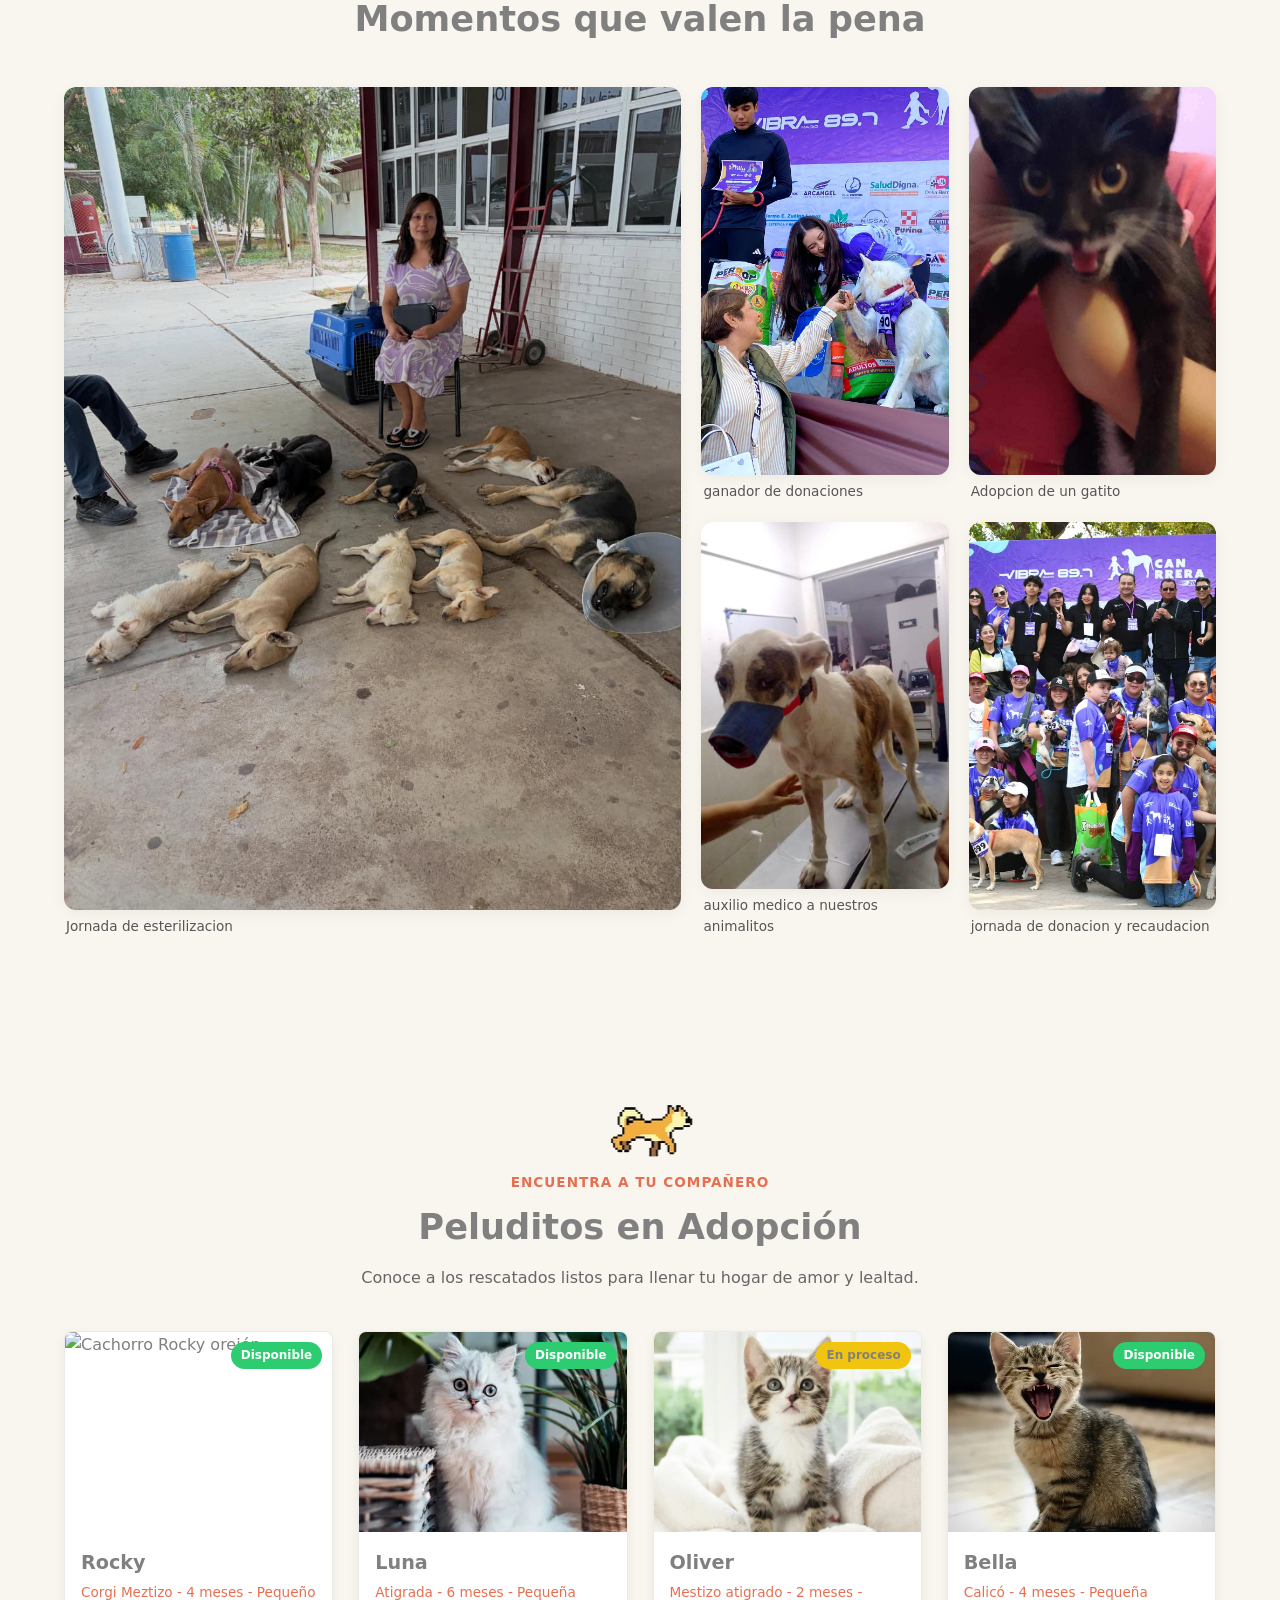
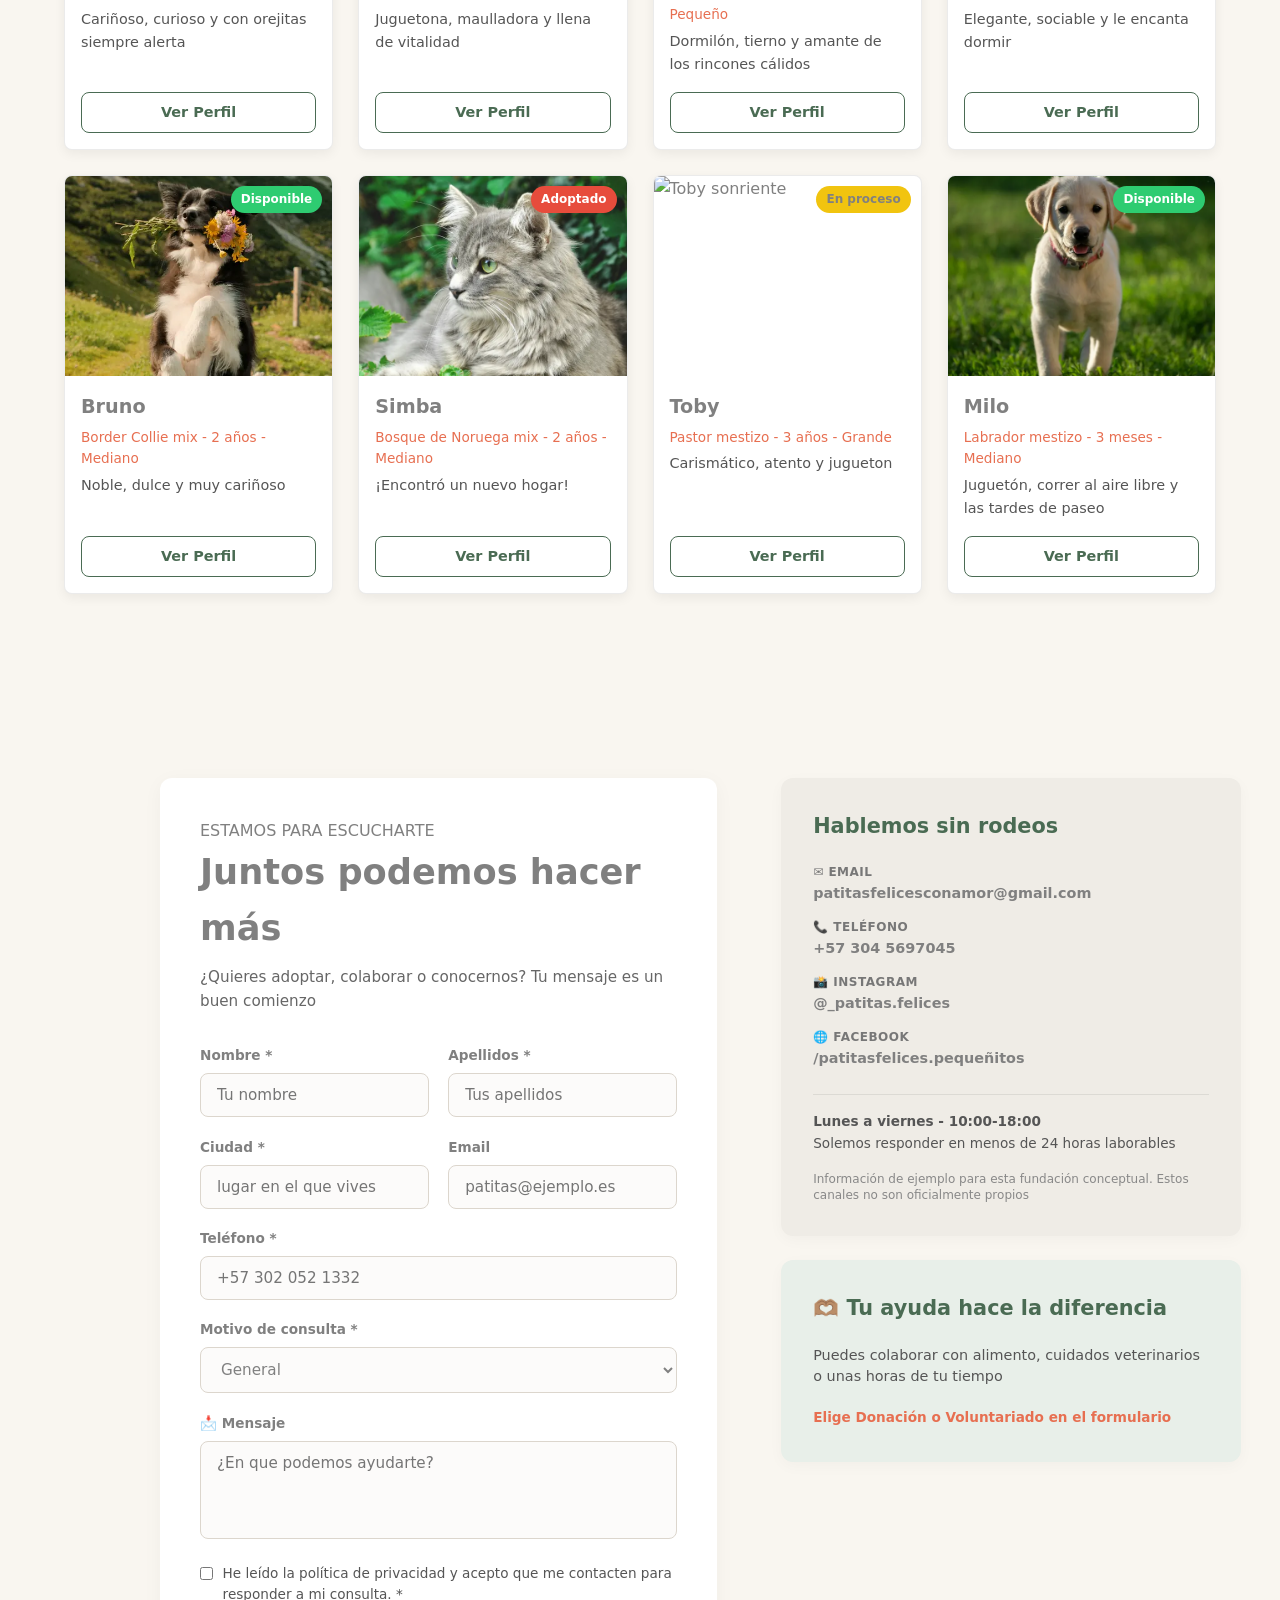
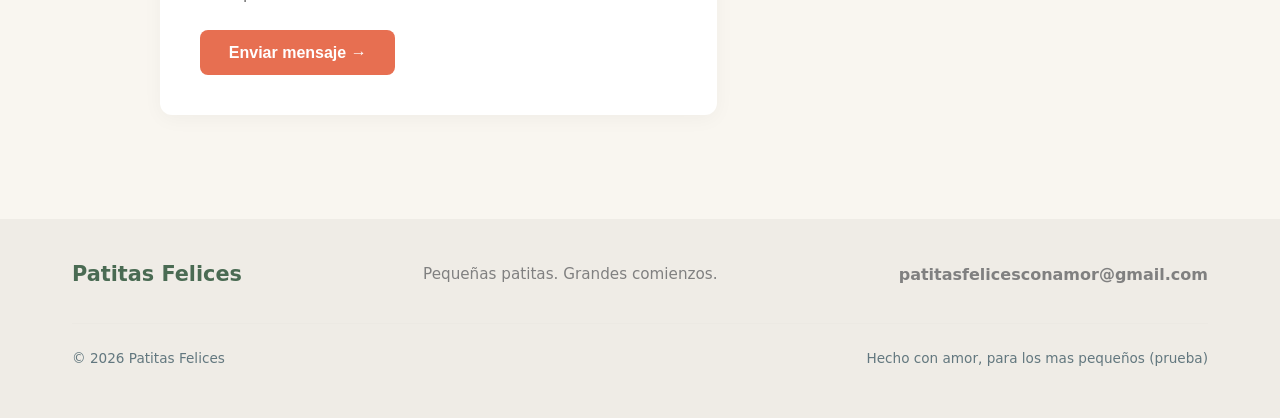
==== commit 35960007: "parte parcial de miguel" ====
--- a/index.html
+++ b/index.html
@@ -67,7 +67,7 @@
     <div class="contenedoraccion">
         <h3 class="tituloprincipalaccion">Cada gesto deja huella</h3>
         <div class="dividirtarjetas">
-            <a href="donaciones.html" class="tarjetadonaciones">
+            <a href="parcial/donaciones.html" class="tarjetadonaciones">
                 <h3 class="donaciones">🎁   Donaciones</h3>
                 <p class="parrafodonaciones">Transforma tu aporte en alimento y cuidados</p>
                 <span class="enlacedonacion"> Donar ahora ➤</span>
